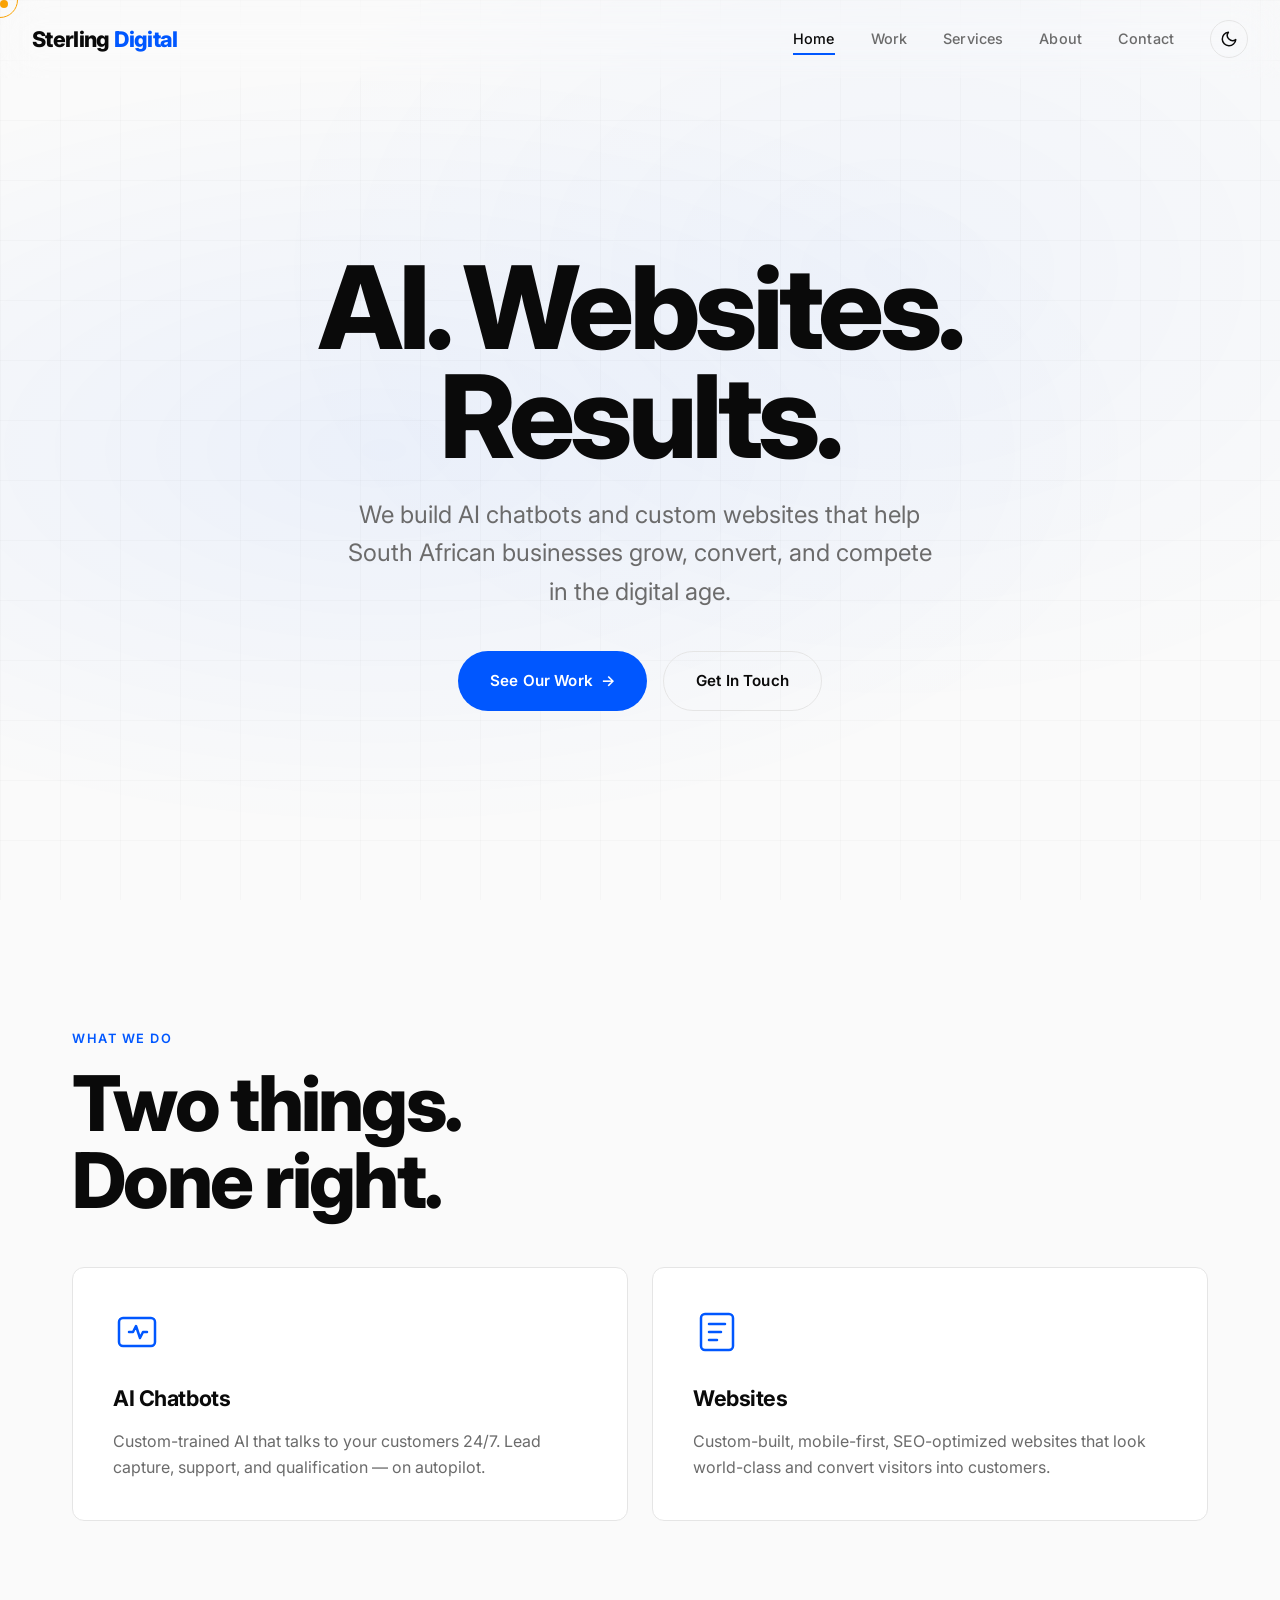
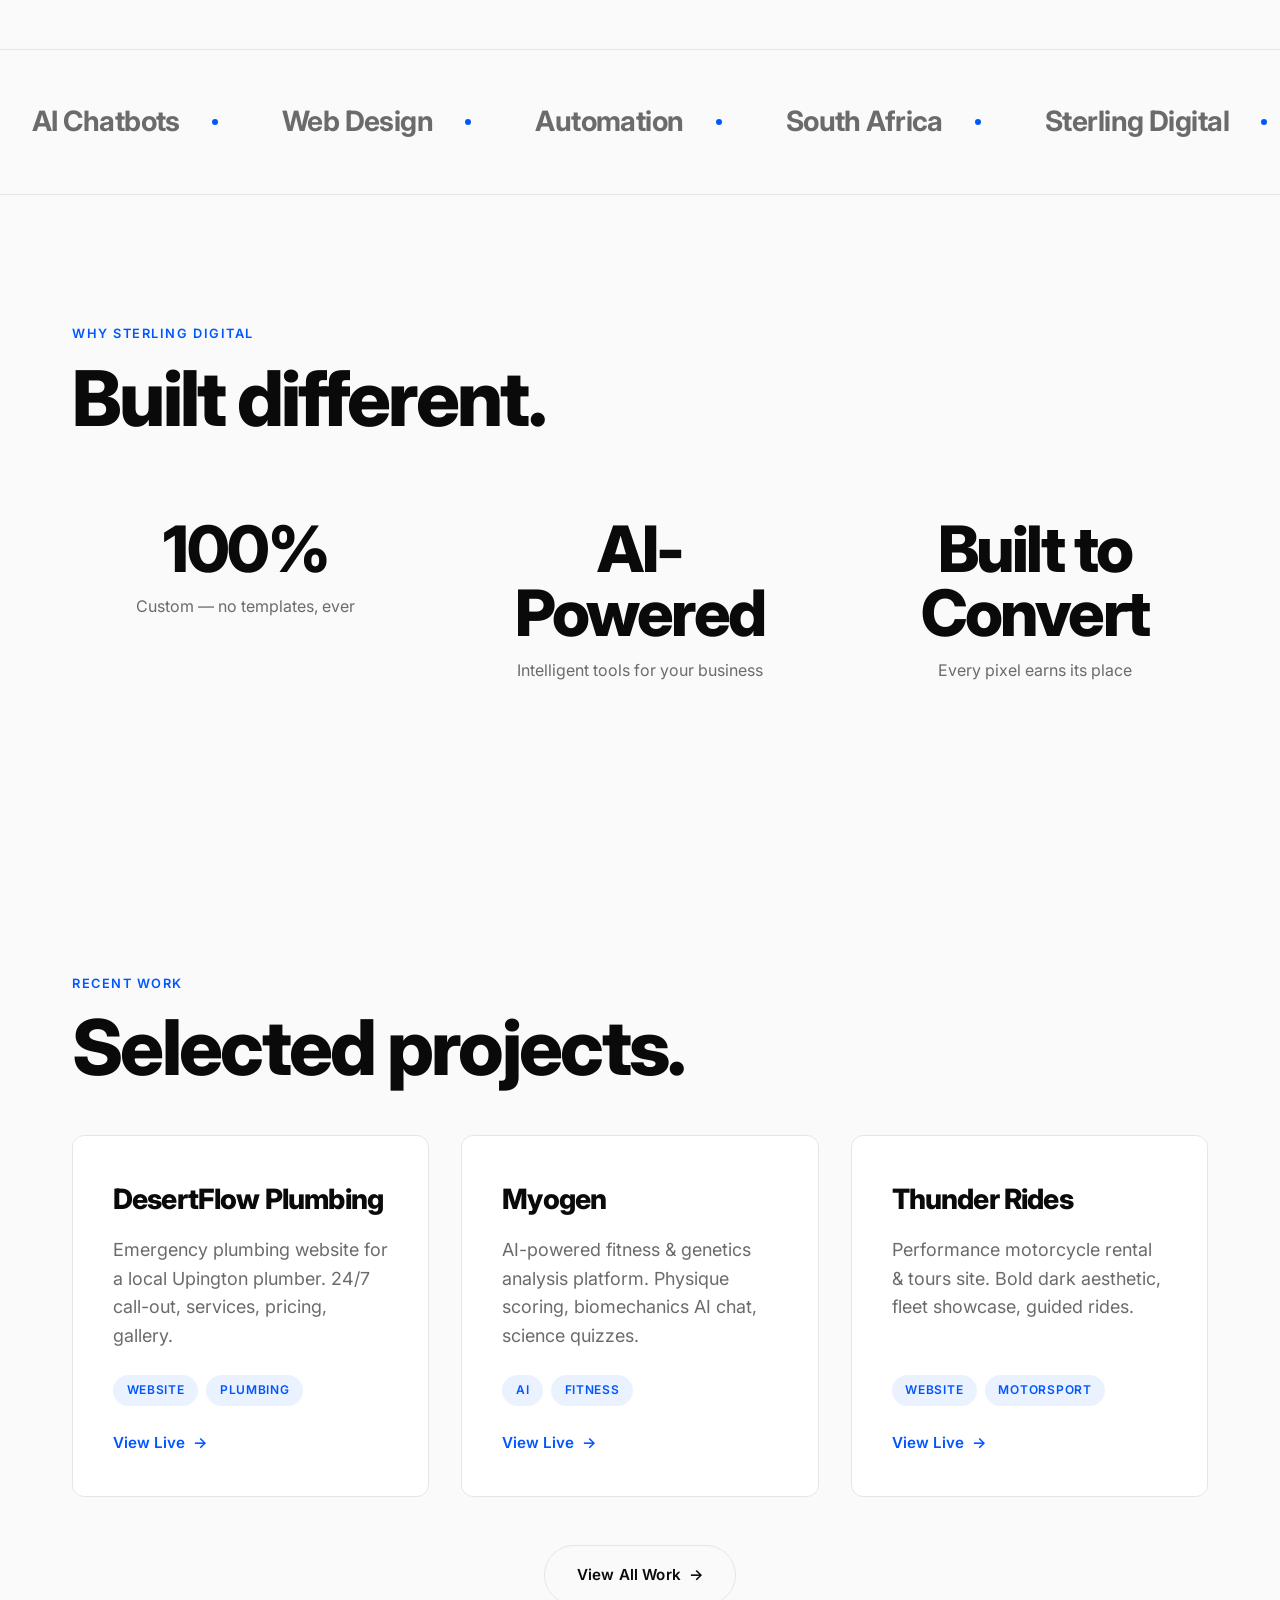
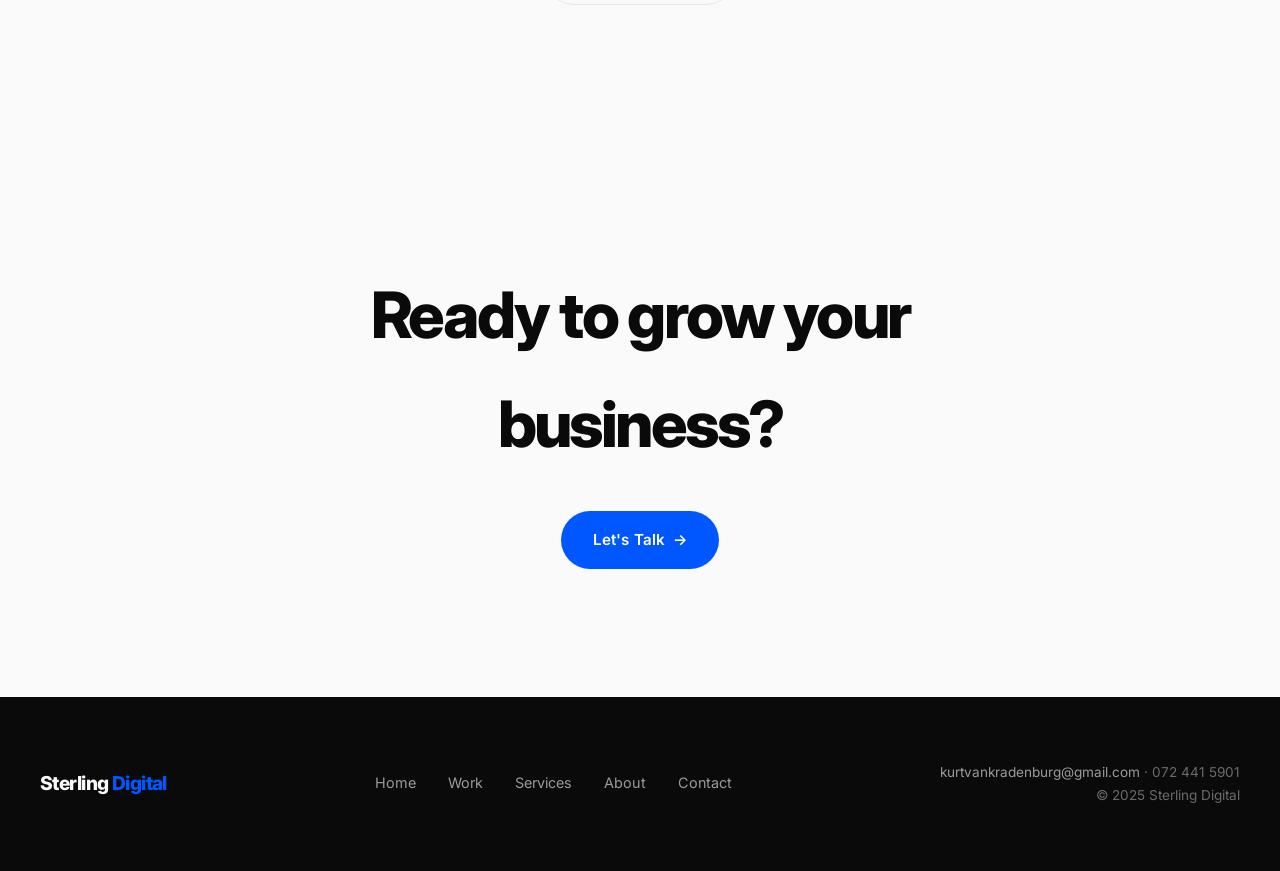
==== index.html @ d59c815f "Build a multi-page portfolio website for Sterling Digital, a South African digital agency (69b3038cf" ====
<!DOCTYPE html>
<html lang="en">
<head>
  <meta charset="UTF-8">
  <meta name="viewport" content="width=device-width, initial-scale=1.0">
  <title>Sterling Digital — AI Chatbots & Websites for South African Businesses</title>
  <meta name="description" content="Sterling Digital builds AI chatbots and custom websites that help South African businesses grow. Premium digital agency delivering results.">
  <link rel="preconnect" href="https://fonts.googleapis.com">
  <link rel="preconnect" href="https://fonts.gstatic.com" crossorigin>
  <link href="https://fonts.googleapis.com/css2?family=Inter:wght@400;500;600;700;800&display=swap" rel="stylesheet">
  <link rel="stylesheet" href="style.css">
</head>
<body>

  <!-- Page Loader -->
  <div class="page-loader">
    <div class="loader-logo">Sterling Digital</div>
  </div>

  <!-- Custom Cursor -->
  <div class="cursor-dot"></div>
  <div class="cursor-ring"></div>

  <!-- Navigation -->
  <nav class="nav">
    <a href="index.html" class="nav-logo">Sterling <span>Digital</span></a>
    <div class="nav-links">
      <a href="index.html" class="active">Home</a>
      <a href="portfolio.html">Work</a>
      <a href="services.html">Services</a>
      <a href="about.html">About</a>
      <a href="contact.html">Contact</a>
      <button class="theme-toggle" aria-label="Toggle dark mode">
        <svg class="icon-moon" viewBox="0 0 24 24"><path d="M21 12.79A9 9 0 1 1 11.21 3 7 7 0 0 0 21 12.79z"></path></svg>
        <svg class="icon-sun" viewBox="0 0 24 24"><circle cx="12" cy="12" r="5"></circle><line x1="12" y1="1" x2="12" y2="3"></line><line x1="12" y1="21" x2="12" y2="23"></line><line x1="4.22" y1="4.22" x2="5.64" y2="5.64"></line><line x1="18.36" y1="18.36" x2="19.78" y2="19.78"></line><line x1="1" y1="12" x2="3" y2="12"></line><line x1="21" y1="12" x2="23" y2="12"></line><line x1="4.22" y1="19.78" x2="5.64" y2="18.36"></line><line x1="18.36" y1="5.64" x2="19.78" y2="4.22"></line></svg>
      </button>
    </div>
    <button class="nav-hamburger" aria-label="Toggle menu">
      <span></span>
      <span></span>
      <span></span>
    </button>
  </nav>

  <main class="page-transition">

    <!-- Hero -->
    <section class="hero">
      <div class="hero-bg">
        <div class="gradient-bg"></div>
        <div class="grid-pattern"></div>
      </div>
      <div class="hero-content">
        <h1 class="hero-heading">AI. Websites.<br>Results.</h1>
        <p class="sub-heading">We build AI chatbots and custom websites that help South African businesses grow, convert, and compete in the digital age.</p>
        <div class="btn-group">
          <a href="portfolio.html" class="btn btn-primary">See Our Work <span class="btn-arrow">&rarr;</span></a>
          <a href="contact.html" class="btn btn-secondary">Get In Touch</a>
        </div>
      </div>
    </section>

    <!-- What We Do -->
    <section class="section reveal">
      <span class="label">What We Do</span>
      <h2 class="section-heading">Two things.<br>Done right.</h2>
      <div class="cards-grid mt-6 stagger-children">
        <div class="card">
          <div class="card-icon">
            <svg width="48" height="48" viewBox="0 0 48 48" fill="none"><rect x="6" y="10" width="36" height="28" rx="4" stroke="currentColor" stroke-width="2.5"/><path d="M16 24h4l3-6 4 12 3-6h4" stroke="currentColor" stroke-width="2.5" stroke-linecap="round" stroke-linejoin="round"/></svg>
          </div>
          <h3 class="card-title">AI Chatbots</h3>
          <p class="card-desc">Custom-trained AI that talks to your customers 24/7. Lead capture, support, and qualification — on autopilot.</p>
        </div>
        <div class="card">
          <div class="card-icon">
            <svg width="48" height="48" viewBox="0 0 48 48" fill="none"><rect x="8" y="6" width="32" height="36" rx="4" stroke="currentColor" stroke-width="2.5"/><line x1="16" y1="16" x2="32" y2="16" stroke="currentColor" stroke-width="2.5" stroke-linecap="round"/><line x1="16" y1="24" x2="28" y2="24" stroke="currentColor" stroke-width="2.5" stroke-linecap="round"/><line x1="16" y1="32" x2="24" y2="32" stroke="currentColor" stroke-width="2.5" stroke-linecap="round"/></svg>
          </div>
          <h3 class="card-title">Websites</h3>
          <p class="card-desc">Custom-built, mobile-first, SEO-optimized websites that look world-class and convert visitors into customers.</p>
        </div>
      </div>
    </section>

    <!-- Marquee -->
    <section class="marquee-section">
      <div class="marquee-track">
        <span class="marquee-item">AI Chatbots <span class="dot"></span></span>
        <span class="marquee-item">Web Design <span class="dot"></span></span>
        <span class="marquee-item">Automation <span class="dot"></span></span>
        <span class="marquee-item">South Africa <span class="dot"></span></span>
        <span class="marquee-item">Sterling Digital <span class="dot"></span></span>
        <span class="marquee-item">Conversion-Focused <span class="dot"></span></span>
        <span class="marquee-item">AI Chatbots <span class="dot"></span></span>
        <span class="marquee-item">Web Design <span class="dot"></span></span>
        <span class="marquee-item">Automation <span class="dot"></span></span>
        <span class="marquee-item">South Africa <span class="dot"></span></span>
        <span class="marquee-item">Sterling Digital <span class="dot"></span></span>
        <span class="marquee-item">Conversion-Focused <span class="dot"></span></span>
      </div>
    </section>

    <!-- Why Sterling Digital -->
    <section class="section reveal">
      <span class="label">Why Sterling Digital</span>
      <h2 class="section-heading">Built different.</h2>
      <div class="stats-grid mt-6 stagger-children">
        <div class="stat-item">
          <div class="stat-number">100%</div>
          <div class="stat-label">Custom — no templates, ever</div>
        </div>
        <div class="stat-item">
          <div class="stat-number">AI-Powered</div>
          <div class="stat-label">Intelligent tools for your business</div>
        </div>
        <div class="stat-item">
          <div class="stat-number">Built to Convert</div>
          <div class="stat-label">Every pixel earns its place</div>
        </div>
      </div>
    </section>

    <!-- Portfolio Preview -->
    <section class="section reveal">
      <span class="label">Recent Work</span>
      <h2 class="section-heading">Selected projects.</h2>
      <div class="portfolio-preview mt-6 stagger-children">
        <div class="portfolio-card">
          <h3 class="portfolio-card-name">DesertFlow Plumbing</h3>
          <p class="portfolio-card-desc">Emergency plumbing website for a local Upington plumber. 24/7 call-out, services, pricing, gallery.</p>
          <div class="portfolio-card-tags">
            <span class="tag">Website</span>
            <span class="tag">Plumbing</span>
          </div>
          <a href="https://desertflowplumbing-co-za.netlify.app" target="_blank" rel="noopener" class="portfolio-card-link">View Live <span class="btn-arrow">&rarr;</span></a>
        </div>
        <div class="portfolio-card">
          <h3 class="portfolio-card-name">Myogen</h3>
          <p class="portfolio-card-desc">AI-powered fitness & genetics analysis platform. Physique scoring, biomechanics AI chat, science quizzes.</p>
          <div class="portfolio-card-tags">
            <span class="tag">AI</span>
            <span class="tag">Fitness</span>
          </div>
          <a href="https://myogen.netlify.app" target="_blank" rel="noopener" class="portfolio-card-link">View Live <span class="btn-arrow">&rarr;</span></a>
        </div>
        <div class="portfolio-card">
          <h3 class="portfolio-card-name">Thunder Rides</h3>
          <p class="portfolio-card-desc">Performance motorcycle rental & tours site. Bold dark aesthetic, fleet showcase, guided rides.</p>
          <div class="portfolio-card-tags">
            <span class="tag">Website</span>
            <span class="tag">Motorsport</span>
          </div>
          <a href="https://https-thunderrides-co-za.netlify.app" target="_blank" rel="noopener" class="portfolio-card-link">View Live <span class="btn-arrow">&rarr;</span></a>
        </div>
      </div>
      <div class="text-center mt-6">
        <a href="portfolio.html" class="btn btn-secondary">View All Work <span class="btn-arrow">&rarr;</span></a>
      </div>
    </section>

    <!-- Footer CTA -->
    <section class="cta-section reveal">
      <h2 class="cta-heading">Ready to grow your business?</h2>
      <a href="contact.html" class="btn btn-primary">Let's Talk <span class="btn-arrow">&rarr;</span></a>
    </section>

  </main>

  <!-- Footer -->
  <footer class="footer">
    <div class="footer-inner">
      <div class="footer-logo">Sterling <span>Digital</span></div>
      <div class="footer-links">
        <a href="index.html">Home</a>
        <a href="portfolio.html">Work</a>
        <a href="services.html">Services</a>
        <a href="about.html">About</a>
        <a href="contact.html">Contact</a>
      </div>
      <div class="footer-info">
        <a href="mailto:kurtvankradenburg@gmail.com">kurtvankradenburg@gmail.com</a> · 072 441 5901<br>
        &copy; 2025 Sterling Digital
      </div>
    </div>
  </footer>

  <!-- Back to Top -->
  <button class="back-to-top" aria-label="Back to top">
    <svg width="20" height="20" viewBox="0 0 24 24" fill="none" stroke="currentColor" stroke-width="2.5" stroke-linecap="round" stroke-linejoin="round"><polyline points="18 15 12 9 6 15"></polyline></svg>
  </button>

  <script src="main.js"></script>
</body>
</html>
---- style.css ----
/* ============================================
   STERLING DIGITAL — STYLE.CSS
   Premium digital agency portfolio
   ============================================ */

/* --- CSS Custom Properties --- */
:root {
  --bg: #FAFAFA;
  --text: #0A0A0A;
  --accent: #0057FF;
  --accent-hover: #0046CC;
  --card-bg: #FFFFFF;
  --card-border: #E5E5E5;
  --muted: #6B6B6B;
  --nav-bg: rgba(250, 250, 250, 0.85);
  --nav-border: rgba(0, 0, 0, 0.06);
  --footer-bg: #0A0A0A;
  --footer-text: #FAFAFA;
  --input-bg: #FFFFFF;
  --input-border: #E0E0E0;
  --shadow-sm: 0 1px 3px rgba(0,0,0,0.04);
  --shadow-md: 0 4px 20px rgba(0,0,0,0.06);
  --shadow-lg: 0 12px 40px rgba(0,0,0,0.08);
  --radius: 12px;
  --transition: 0.3s cubic-bezier(0.4, 0, 0.2, 1);
  --font: 'Inter', -apple-system, BlinkMacSystemFont, 'Segoe UI', sans-serif;
}

[data-theme="dark"] {
  --bg: #0A0A0A;
  --text: #FAFAFA;
  --card-bg: #141414;
  --card-border: #222222;
  --muted: #999999;
  --nav-bg: rgba(10, 10, 10, 0.85);
  --nav-border: rgba(255, 255, 255, 0.06);
  --footer-bg: #000000;
  --footer-text: #FAFAFA;
  --input-bg: #141414;
  --input-border: #333333;
  --shadow-sm: 0 1px 3px rgba(0,0,0,0.2);
  --shadow-md: 0 4px 20px rgba(0,0,0,0.3);
  --shadow-lg: 0 12px 40px rgba(0,0,0,0.4);
}

/* --- Reset & Base --- */
*, *::before, *::after {
  margin: 0;
  padding: 0;
  box-sizing: border-box;
}

html {
  font-size: 16px;
  scroll-behavior: smooth;
  -webkit-font-smoothing: antialiased;
  -moz-osx-font-smoothing: grayscale;
}

body {
  font-family: var(--font);
  background: var(--bg);
  color: var(--text);
  line-height: 1.7;
  font-size: 1.125rem;
  overflow-x: hidden;
  transition: background var(--transition), color var(--transition);
}

a {
  color: inherit;
  text-decoration: none;
}

img {
  max-width: 100%;
  display: block;
}

ul { list-style: none; }

button, input, textarea, select {
  font-family: inherit;
  font-size: inherit;
  color: inherit;
}

/* --- Page Loader --- */
.page-loader {
  position: fixed;
  inset: 0;
  z-index: 10000;
  background: var(--bg);
  display: flex;
  align-items: center;
  justify-content: center;
  transition: opacity 0.5s ease, visibility 0.5s ease;
}

.page-loader.hidden {
  opacity: 0;
  visibility: hidden;
  pointer-events: none;
}

.loader-logo {
  font-size: 3rem;
  font-weight: 800;
  letter-spacing: -0.04em;
  color: var(--text);
  animation: loaderPulse 1s ease-in-out infinite alternate;
}

@keyframes loaderPulse {
  from { opacity: 0.4; transform: scale(0.96); }
  to { opacity: 1; transform: scale(1); }
}

/* --- Custom Cursor --- */
.cursor-dot {
  width: 8px;
  height: 8px;
  background: var(--accent);
  border-radius: 50%;
  position: fixed;
  pointer-events: none;
  z-index: 9999;
  transition: transform 0.1s ease;
  mix-blend-mode: difference;
  display: none;
}

.cursor-ring {
  width: 36px;
  height: 36px;
  border: 1.5px solid var(--accent);
  border-radius: 50%;
  position: fixed;
  pointer-events: none;
  z-index: 9998;
  transition: transform 0.15s ease, width 0.3s ease, height 0.3s ease, border-color 0.3s ease;
  mix-blend-mode: difference;
  display: none;
}

.cursor-ring.hover {
  width: 56px;
  height: 56px;
  border-color: var(--accent);
}

@media (pointer: fine) {
  .cursor-dot, .cursor-ring {
    display: block;
  }
}

/* --- Page Transition --- */
.page-transition {
  opacity: 0;
  transform: translateY(16px);
  animation: pageIn 0.6s ease forwards;
}

@keyframes pageIn {
  to {
    opacity: 1;
    transform: translateY(0);
  }
}

/* --- Navigation --- */
.nav {
  position: fixed;
  top: 0;
  left: 0;
  right: 0;
  z-index: 1000;
  padding: 1.25rem 2rem;
  display: flex;
  align-items: center;
  justify-content: space-between;
  transition: background var(--transition), box-shadow var(--transition), padding var(--transition);
  backdrop-filter: blur(20px);
  -webkit-backdrop-filter: blur(20px);
}

.nav.scrolled {
  background: var(--nav-bg);
  box-shadow: 0 1px 0 var(--nav-border);
  padding: 0.85rem 2rem;
}

.nav-logo {
  font-size: 1.35rem;
  font-weight: 800;
  letter-spacing: -0.03em;
  z-index: 1001;
}

.nav-logo span {
  color: var(--accent);
}

.nav-links {
  display: flex;
  align-items: center;
  gap: 2.25rem;
}

.nav-links a {
  font-size: 0.9rem;
  font-weight: 500;
  letter-spacing: 0.01em;
  color: var(--muted);
  transition: color var(--transition);
  position: relative;
}

.nav-links a::after {
  content: '';
  position: absolute;
  bottom: -4px;
  left: 0;
  width: 0;
  height: 2px;
  background: var(--accent);
  transition: width var(--transition);
}

.nav-links a:hover,
.nav-links a.active {
  color: var(--text);
}

.nav-links a:hover::after,
.nav-links a.active::after {
  width: 100%;
}

/* Dark mode toggle */
.theme-toggle {
  background: none;
  border: 1.5px solid var(--card-border);
  border-radius: 50%;
  width: 38px;
  height: 38px;
  display: flex;
  align-items: center;
  justify-content: center;
  cursor: pointer;
  transition: border-color var(--transition), background var(--transition);
  flex-shrink: 0;
}

.theme-toggle:hover {
  border-color: var(--accent);
  background: rgba(0, 87, 255, 0.05);
}

.theme-toggle svg {
  width: 18px;
  height: 18px;
  fill: none;
  stroke: var(--text);
  stroke-width: 2;
  stroke-linecap: round;
  stroke-linejoin: round;
  transition: stroke var(--transition);
}

.theme-toggle .icon-moon { display: block; }
.theme-toggle .icon-sun { display: none; }
[data-theme="dark"] .theme-toggle .icon-moon { display: none; }
[data-theme="dark"] .theme-toggle .icon-sun { display: block; }

/* Mobile menu */
.nav-hamburger {
  display: none;
  flex-direction: column;
  gap: 5px;
  background: none;
  border: none;
  cursor: pointer;
  padding: 4px;
  z-index: 1001;
}

.nav-hamburger span {
  width: 24px;
  height: 2px;
  background: var(--text);
  border-radius: 2px;
  transition: transform var(--transition), opacity var(--transition);
}

.nav-hamburger.open span:nth-child(1) {
  transform: translateY(7px) rotate(45deg);
}
.nav-hamburger.open span:nth-child(2) {
  opacity: 0;
}
.nav-hamburger.open span:nth-child(3) {
  transform: translateY(-7px) rotate(-45deg);
}

@media (max-width: 768px) {
  .nav-hamburger { display: flex; }

  .nav-links {
    position: fixed;
    inset: 0;
    background: var(--bg);
    flex-direction: column;
    align-items: center;
    justify-content: center;
    gap: 2.5rem;
    transform: translateX(100%);
    transition: transform 0.4s cubic-bezier(0.4, 0, 0.2, 1);
    z-index: 1000;
  }

  .nav-links.open {
    transform: translateX(0);
  }

  .nav-links a {
    font-size: 1.5rem;
    font-weight: 600;
    color: var(--text);
  }
}

/* --- Section Layout --- */
.section {
  padding: 8rem 2rem;
  max-width: 1200px;
  margin: 0 auto;
}

.section-wide {
  padding: 8rem 2rem;
  max-width: 1400px;
  margin: 0 auto;
}

.section-full {
  padding: 8rem 0;
}

/* --- Typography --- */
.hero-heading {
  font-size: clamp(3rem, 9vw, 7.5rem);
  font-weight: 800;
  line-height: 0.95;
  letter-spacing: -0.04em;
  margin-bottom: 1.5rem;
}

.section-heading {
  font-size: clamp(2.5rem, 6vw, 5rem);
  font-weight: 800;
  line-height: 1;
  letter-spacing: -0.035em;
  margin-bottom: 1.5rem;
}

.sub-heading {
  font-size: clamp(1.25rem, 2vw, 1.5rem);
  font-weight: 400;
  color: var(--muted);
  line-height: 1.6;
  max-width: 600px;
}

.label {
  font-size: 0.8rem;
  font-weight: 600;
  letter-spacing: 0.12em;
  text-transform: uppercase;
  color: var(--accent);
  margin-bottom: 1rem;
  display: block;
}

/* --- Hero --- */
.hero {
  min-height: 100vh;
  display: flex;
  flex-direction: column;
  align-items: center;
  justify-content: center;
  text-align: center;
  padding: 8rem 2rem 4rem;
  position: relative;
  overflow: hidden;
}

.hero-bg {
  position: absolute;
  inset: 0;
  z-index: 0;
  overflow: hidden;
}

.hero-bg canvas {
  width: 100%;
  height: 100%;
}

.hero-content {
  position: relative;
  z-index: 1;
  max-width: 900px;
}

.hero .sub-heading {
  margin: 0 auto 2.5rem;
}

/* Page hero (non-home) */
.page-hero {
  padding: 10rem 2rem 5rem;
  text-align: center;
  max-width: 1200px;
  margin: 0 auto;
}

/* --- Buttons --- */
.btn {
  display: inline-flex;
  align-items: center;
  gap: 0.5rem;
  padding: 1rem 2rem;
  border-radius: 60px;
  font-weight: 600;
  font-size: 0.95rem;
  letter-spacing: 0.01em;
  cursor: pointer;
  border: none;
  transition: transform var(--transition), box-shadow var(--transition), background var(--transition), color var(--transition);
}

.btn:hover {
  transform: translateY(-2px);
}

.btn:active {
  transform: translateY(0);
}

.btn-primary {
  background: var(--accent);
  color: #FFFFFF;
}

.btn-primary:hover {
  background: var(--accent-hover);
  box-shadow: 0 8px 30px rgba(0, 87, 255, 0.25);
}

.btn-secondary {
  background: transparent;
  color: var(--text);
  border: 1.5px solid var(--card-border);
}

.btn-secondary:hover {
  border-color: var(--accent);
  color: var(--accent);
}

.btn-group {
  display: flex;
  gap: 1rem;
  flex-wrap: wrap;
  justify-content: center;
}

.btn-arrow {
  transition: transform var(--transition);
}

.btn:hover .btn-arrow {
  transform: translateX(4px);
}

/* --- Cards --- */
.card {
  background: var(--card-bg);
  border: 1px solid var(--card-border);
  border-radius: var(--radius);
  padding: 2.5rem;
  transition: transform var(--transition), box-shadow var(--transition), border-color var(--transition);
}

.card:hover {
  transform: translateY(-4px);
  box-shadow: var(--shadow-lg);
  border-color: var(--accent);
}

.card-icon {
  width: 48px;
  height: 48px;
  margin-bottom: 1.5rem;
  color: var(--accent);
}

.card-title {
  font-size: 1.35rem;
  font-weight: 700;
  letter-spacing: -0.02em;
  margin-bottom: 0.75rem;
}

.card-desc {
  color: var(--muted);
  font-size: 1rem;
  line-height: 1.6;
}

/* Cards grid */
.cards-grid {
  display: grid;
  grid-template-columns: repeat(auto-fit, minmax(280px, 1fr));
  gap: 1.5rem;
}

/* --- Marquee --- */
.marquee-section {
  padding: 3rem 0;
  overflow: hidden;
  border-top: 1px solid var(--card-border);
  border-bottom: 1px solid var(--card-border);
}

.marquee-track {
  display: flex;
  width: max-content;
  animation: marquee 30s linear infinite;
}

.marquee-track:hover {
  animation-play-state: paused;
}

.marquee-item {
  display: flex;
  align-items: center;
  gap: 2rem;
  padding: 0 2rem;
  font-size: clamp(1.25rem, 2.5vw, 1.75rem);
  font-weight: 700;
  letter-spacing: -0.02em;
  white-space: nowrap;
  color: var(--muted);
}

.marquee-item .dot {
  width: 6px;
  height: 6px;
  border-radius: 50%;
  background: var(--accent);
  flex-shrink: 0;
}

@keyframes marquee {
  to { transform: translateX(-50%); }
}

/* --- Stats / Value Props --- */
.stats-grid {
  display: grid;
  grid-template-columns: repeat(auto-fit, minmax(220px, 1fr));
  gap: 3rem;
  text-align: center;
}

.stat-item {
  padding: 2rem 1rem;
}

.stat-number {
  font-size: clamp(2.5rem, 5vw, 4rem);
  font-weight: 800;
  letter-spacing: -0.04em;
  line-height: 1;
  margin-bottom: 0.75rem;
}

.stat-label {
  font-size: 1rem;
  color: var(--muted);
}

/* --- Portfolio Cards --- */
.portfolio-grid {
  display: grid;
  grid-template-columns: repeat(auto-fit, minmax(320px, 1fr));
  gap: 2rem;
}

.portfolio-card {
  background: var(--card-bg);
  border: 1px solid var(--card-border);
  border-radius: var(--radius);
  padding: 2.5rem;
  transition: transform var(--transition), box-shadow var(--transition), border-color var(--transition);
  display: flex;
  flex-direction: column;
}

.portfolio-card:hover {
  transform: translateY(-6px);
  box-shadow: var(--shadow-lg);
  border-color: var(--accent);
}

.portfolio-card-name {
  font-size: 1.75rem;
  font-weight: 800;
  letter-spacing: -0.03em;
  margin-bottom: 0.75rem;
}

.portfolio-card-desc {
  color: var(--muted);
  margin-bottom: 1.5rem;
  line-height: 1.6;
  flex: 1;
}

.portfolio-card-tags {
  display: flex;
  flex-wrap: wrap;
  gap: 0.5rem;
  margin-bottom: 1.5rem;
}

.tag {
  font-size: 0.75rem;
  font-weight: 600;
  letter-spacing: 0.06em;
  text-transform: uppercase;
  padding: 0.35rem 0.85rem;
  border-radius: 60px;
  background: rgba(0, 87, 255, 0.08);
  color: var(--accent);
}

[data-theme="dark"] .tag {
  background: rgba(0, 87, 255, 0.15);
}

.portfolio-card-link {
  display: inline-flex;
  align-items: center;
  gap: 0.5rem;
  font-weight: 600;
  font-size: 0.95rem;
  color: var(--accent);
  transition: gap var(--transition);
}

.portfolio-card-link:hover {
  gap: 0.85rem;
}

/* --- Services --- */
.service-block {
  display: grid;
  grid-template-columns: 1fr 1fr;
  gap: 4rem;
  align-items: start;
  padding: 5rem 0;
  border-bottom: 1px solid var(--card-border);
}

.service-block:last-of-type {
  border-bottom: none;
}

.service-icon-wrap {
  width: 64px;
  height: 64px;
  background: rgba(0, 87, 255, 0.08);
  border-radius: 16px;
  display: flex;
  align-items: center;
  justify-content: center;
  margin-bottom: 2rem;
  color: var(--accent);
}

[data-theme="dark"] .service-icon-wrap {
  background: rgba(0, 87, 255, 0.15);
}

.service-title {
  font-size: clamp(2rem, 4vw, 3rem);
  font-weight: 800;
  letter-spacing: -0.03em;
  margin-bottom: 1rem;
}

.service-desc {
  color: var(--muted);
  margin-bottom: 2rem;
  max-width: 480px;
  line-height: 1.7;
}

.service-features {
  display: flex;
  flex-direction: column;
  gap: 1rem;
}

.service-feature {
  display: flex;
  align-items: center;
  gap: 0.75rem;
  font-size: 1rem;
}

.service-feature .check {
  width: 20px;
  height: 20px;
  border-radius: 50%;
  background: rgba(0, 87, 255, 0.1);
  display: flex;
  align-items: center;
  justify-content: center;
  flex-shrink: 0;
  color: var(--accent);
}

[data-theme="dark"] .service-feature .check {
  background: rgba(0, 87, 255, 0.2);
}

@media (max-width: 768px) {
  .service-block {
    grid-template-columns: 1fr;
    gap: 2rem;
    padding: 3rem 0;
  }
}

/* --- How It Works --- */
.steps-grid {
  display: grid;
  grid-template-columns: repeat(3, 1fr);
  gap: 3rem;
  margin-top: 4rem;
}

.step {
  text-align: center;
  padding: 2rem 1rem;
}

.step-number {
  font-size: clamp(4rem, 8vw, 6rem);
  font-weight: 800;
  letter-spacing: -0.05em;
  color: var(--accent);
  line-height: 1;
  margin-bottom: 1.5rem;
  opacity: 0.2;
}

.step-title {
  font-size: 1.35rem;
  font-weight: 700;
  margin-bottom: 0.75rem;
  letter-spacing: -0.02em;
}

.step-desc {
  color: var(--muted);
  font-size: 1rem;
  line-height: 1.6;
}

@media (max-width: 768px) {
  .steps-grid {
    grid-template-columns: 1fr;
    gap: 2rem;
  }
}

/* --- About Values --- */
.values-grid {
  display: grid;
  grid-template-columns: repeat(3, 1fr);
  gap: 3rem;
  margin-top: 3rem;
}

.value-item {
  text-align: center;
}

.value-word {
  font-size: clamp(3rem, 6vw, 5rem);
  font-weight: 800;
  letter-spacing: -0.04em;
  line-height: 1;
  margin-bottom: 1rem;
}

.value-desc {
  color: var(--muted);
  font-size: 1rem;
  line-height: 1.6;
  max-width: 300px;
  margin: 0 auto;
}

@media (max-width: 768px) {
  .values-grid {
    grid-template-columns: 1fr;
    gap: 2.5rem;
  }
}

/* --- Contact Form --- */
.contact-grid {
  display: grid;
  grid-template-columns: 1fr 1fr;
  gap: 5rem;
  align-items: start;
}

@media (max-width: 768px) {
  .contact-grid {
    grid-template-columns: 1fr;
    gap: 3rem;
  }
}

.form-group {
  margin-bottom: 1.5rem;
}

.form-label {
  display: block;
  font-size: 0.85rem;
  font-weight: 600;
  margin-bottom: 0.5rem;
  letter-spacing: 0.02em;
}

.form-input,
.form-select,
.form-textarea {
  width: 100%;
  padding: 1rem 1.25rem;
  background: var(--input-bg);
  border: 1.5px solid var(--input-border);
  border-radius: 10px;
  font-size: 1rem;
  transition: border-color var(--transition), box-shadow var(--transition);
  outline: none;
  color: var(--text);
}

.form-input:focus,
.form-select:focus,
.form-textarea:focus {
  border-color: var(--accent);
  box-shadow: 0 0 0 3px rgba(0, 87, 255, 0.1);
}

.form-input.error,
.form-select.error,
.form-textarea.error {
  border-color: #E53E3E;
}

.form-error {
  font-size: 0.8rem;
  color: #E53E3E;
  margin-top: 0.35rem;
  display: none;
}

.form-error.show {
  display: block;
}

.form-textarea {
  resize: vertical;
  min-height: 140px;
}

.form-select {
  appearance: none;
  background-image: url("data:image/svg+xml,%3Csvg width='12' height='8' viewBox='0 0 12 8' fill='none' xmlns='http://www.w3.org/2000/svg'%3E%3Cpath d='M1 1.5L6 6.5L11 1.5' stroke='%236B6B6B' stroke-width='1.5' stroke-linecap='round' stroke-linejoin='round'/%3E%3C/svg%3E");
  background-repeat: no-repeat;
  background-position: right 1.25rem center;
  padding-right: 3rem;
}

.form-success {
  display: none;
  text-align: center;
  padding: 3rem 2rem;
}

.form-success.show {
  display: block;
}

.form-success-icon {
  width: 64px;
  height: 64px;
  margin: 0 auto 1.5rem;
  border-radius: 50%;
  background: rgba(0, 87, 255, 0.1);
  display: flex;
  align-items: center;
  justify-content: center;
  color: var(--accent);
}

.contact-info {
  padding-top: 1rem;
}

.contact-info-item {
  display: flex;
  align-items: center;
  gap: 1rem;
  margin-bottom: 2rem;
  font-size: 1.1rem;
}

.contact-info-icon {
  width: 48px;
  height: 48px;
  border-radius: 12px;
  background: rgba(0, 87, 255, 0.08);
  display: flex;
  align-items: center;
  justify-content: center;
  flex-shrink: 0;
  font-size: 1.25rem;
}

[data-theme="dark"] .contact-info-icon {
  background: rgba(0, 87, 255, 0.15);
}

/* Location graphic */
.location-graphic {
  margin-top: 3rem;
  padding: 2.5rem;
  border: 1px solid var(--card-border);
  border-radius: var(--radius);
  text-align: center;
}

.location-graphic svg {
  max-width: 100%;
  height: auto;
}

.location-label {
  margin-top: 1rem;
  font-size: 0.9rem;
  color: var(--muted);
  font-weight: 500;
}

/* --- CTA Section --- */
.cta-section {
  text-align: center;
  padding: 8rem 2rem;
  max-width: 800px;
  margin: 0 auto;
}

.cta-heading {
  font-size: clamp(2.5rem, 5vw, 4rem);
  font-weight: 800;
  letter-spacing: -0.04em;
  margin-bottom: 2rem;
}

/* --- Footer --- */
.footer {
  background: var(--footer-bg);
  color: var(--footer-text);
  padding: 4rem 2rem;
}

.footer-inner {
  max-width: 1200px;
  margin: 0 auto;
  display: flex;
  justify-content: space-between;
  align-items: center;
  flex-wrap: wrap;
  gap: 1.5rem;
}

.footer-logo {
  font-size: 1.2rem;
  font-weight: 800;
  letter-spacing: -0.03em;
}

.footer-logo span {
  color: var(--accent);
}

.footer-links {
  display: flex;
  gap: 2rem;
  flex-wrap: wrap;
}

.footer-links a {
  font-size: 0.9rem;
  color: rgba(250, 250, 250, 0.6);
  transition: color var(--transition);
}

.footer-links a:hover {
  color: #FFFFFF;
}

.footer-info {
  font-size: 0.85rem;
  color: rgba(250, 250, 250, 0.4);
  text-align: right;
}

.footer-info a {
  color: rgba(250, 250, 250, 0.6);
  transition: color var(--transition);
}

.footer-info a:hover {
  color: #FFFFFF;
}

@media (max-width: 768px) {
  .footer-inner {
    flex-direction: column;
    text-align: center;
  }
  .footer-info {
    text-align: center;
  }
}

/* --- Back to Top --- */
.back-to-top {
  position: fixed;
  bottom: 2rem;
  right: 2rem;
  width: 48px;
  height: 48px;
  border-radius: 50%;
  background: var(--accent);
  color: #FFFFFF;
  display: flex;
  align-items: center;
  justify-content: center;
  cursor: pointer;
  border: none;
  opacity: 0;
  visibility: hidden;
  transform: translateY(8px);
  transition: opacity var(--transition), visibility var(--transition), transform var(--transition);
  z-index: 900;
  box-shadow: 0 4px 16px rgba(0, 87, 255, 0.3);
}

.back-to-top.visible {
  opacity: 1;
  visibility: visible;
  transform: translateY(0);
}

.back-to-top:hover {
  transform: translateY(-2px);
  box-shadow: 0 6px 24px rgba(0, 87, 255, 0.4);
}

/* --- Scroll Animations --- */
.reveal {
  opacity: 0;
  transform: translateY(30px);
  transition: opacity 0.7s ease, transform 0.7s ease;
}

.reveal.visible {
  opacity: 1;
  transform: translateY(0);
}

.reveal-left {
  opacity: 0;
  transform: translateX(-30px);
  transition: opacity 0.7s ease, transform 0.7s ease;
}

.reveal-left.visible {
  opacity: 1;
  transform: translateX(0);
}

.reveal-right {
  opacity: 0;
  transform: translateX(30px);
  transition: opacity 0.7s ease, transform 0.7s ease;
}

.reveal-right.visible {
  opacity: 1;
  transform: translateX(0);
}

/* Staggered children */
.stagger-children > * {
  opacity: 0;
  transform: translateY(20px);
  transition: opacity 0.5s ease, transform 0.5s ease;
}

.stagger-children.visible > *:nth-child(1) { transition-delay: 0s; }
.stagger-children.visible > *:nth-child(2) { transition-delay: 0.1s; }
.stagger-children.visible > *:nth-child(3) { transition-delay: 0.2s; }
.stagger-children.visible > *:nth-child(4) { transition-delay: 0.3s; }
.stagger-children.visible > *:nth-child(5) { transition-delay: 0.4s; }
.stagger-children.visible > *:nth-child(6) { transition-delay: 0.5s; }

.stagger-children.visible > * {
  opacity: 1;
  transform: translateY(0);
}

/* --- Portfolio Preview (Home) --- */
.portfolio-preview {
  display: grid;
  grid-template-columns: repeat(auto-fit, minmax(300px, 1fr));
  gap: 2rem;
}

/* --- 404 Page --- */
.error-page {
  min-height: 100vh;
  display: flex;
  flex-direction: column;
  align-items: center;
  justify-content: center;
  text-align: center;
  padding: 2rem;
}

.error-code {
  font-size: clamp(8rem, 20vw, 14rem);
  font-weight: 800;
  letter-spacing: -0.06em;
  line-height: 1;
  color: var(--accent);
  opacity: 0.15;
  margin-bottom: -2rem;
  position: relative;
}

.error-heading {
  font-size: clamp(2rem, 4vw, 3rem);
  font-weight: 800;
  letter-spacing: -0.03em;
  margin-bottom: 1rem;
}

.error-desc {
  color: var(--muted);
  margin-bottom: 2rem;
  max-width: 400px;
}

/* --- Utility --- */
.text-center { text-align: center; }
.text-accent { color: var(--accent); }
.text-muted { color: var(--muted); }
.mt-1 { margin-top: 0.5rem; }
.mt-2 { margin-top: 1rem; }
.mt-3 { margin-top: 1.5rem; }
.mt-4 { margin-top: 2rem; }
.mt-6 { margin-top: 3rem; }
.mt-8 { margin-top: 4rem; }
.mb-2 { margin-bottom: 1rem; }
.mb-4 { margin-bottom: 2rem; }
.mb-6 { margin-bottom: 3rem; }

/* Hero gradient animation */
.gradient-bg {
  position: absolute;
  inset: 0;
  background: radial-gradient(ellipse at 30% 50%, rgba(0, 87, 255, 0.06) 0%, transparent 60%),
              radial-gradient(ellipse at 70% 30%, rgba(0, 87, 255, 0.04) 0%, transparent 50%);
  animation: gradientShift 12s ease-in-out infinite alternate;
}

[data-theme="dark"] .gradient-bg {
  background: radial-gradient(ellipse at 30% 50%, rgba(0, 87, 255, 0.1) 0%, transparent 60%),
              radial-gradient(ellipse at 70% 30%, rgba(0, 87, 255, 0.06) 0%, transparent 50%);
}

@keyframes gradientShift {
  0% { transform: scale(1) translate(0, 0); }
  50% { transform: scale(1.1) translate(-2%, 3%); }
  100% { transform: scale(1) translate(2%, -2%); }
}

/* Grid pattern overlay for hero */
.grid-pattern {
  position: absolute;
  inset: 0;
  background-image:
    linear-gradient(rgba(0, 0, 0, 0.02) 1px, transparent 1px),
    linear-gradient(90deg, rgba(0, 0, 0, 0.02) 1px, transparent 1px);
  background-size: 60px 60px;
}

[data-theme="dark"] .grid-pattern {
  background-image:
    linear-gradient(rgba(255, 255, 255, 0.03) 1px, transparent 1px),
    linear-gradient(90deg, rgba(255, 255, 255, 0.03) 1px, transparent 1px);
}

/* --- Responsive --- */
@media (max-width: 480px) {
  .section {
    padding: 5rem 1.25rem;
  }
  .page-hero {
    padding: 8rem 1.25rem 3rem;
  }
  .hero {
    padding: 6rem 1.25rem 3rem;
  }
  .btn {
    padding: 0.85rem 1.5rem;
    font-size: 0.9rem;
  }
}

/* --- About story section --- */
.story-section {
  max-width: 700px;
}

.story-text {
  font-size: 1.15rem;
  line-height: 1.8;
  color: var(--muted);
}

/* Personal touch section */
.personal-section {
  border-left: 3px solid var(--accent);
  padding-left: 2rem;
  max-width: 700px;
  margin-top: 4rem;
}

.personal-section p {
  font-size: 1.1rem;
  line-height: 1.8;
  color: var(--muted);
}

.personal-section .signature {
  margin-top: 1.5rem;
  font-weight: 700;
  color: var(--text);
  font-size: 1.15rem;
}
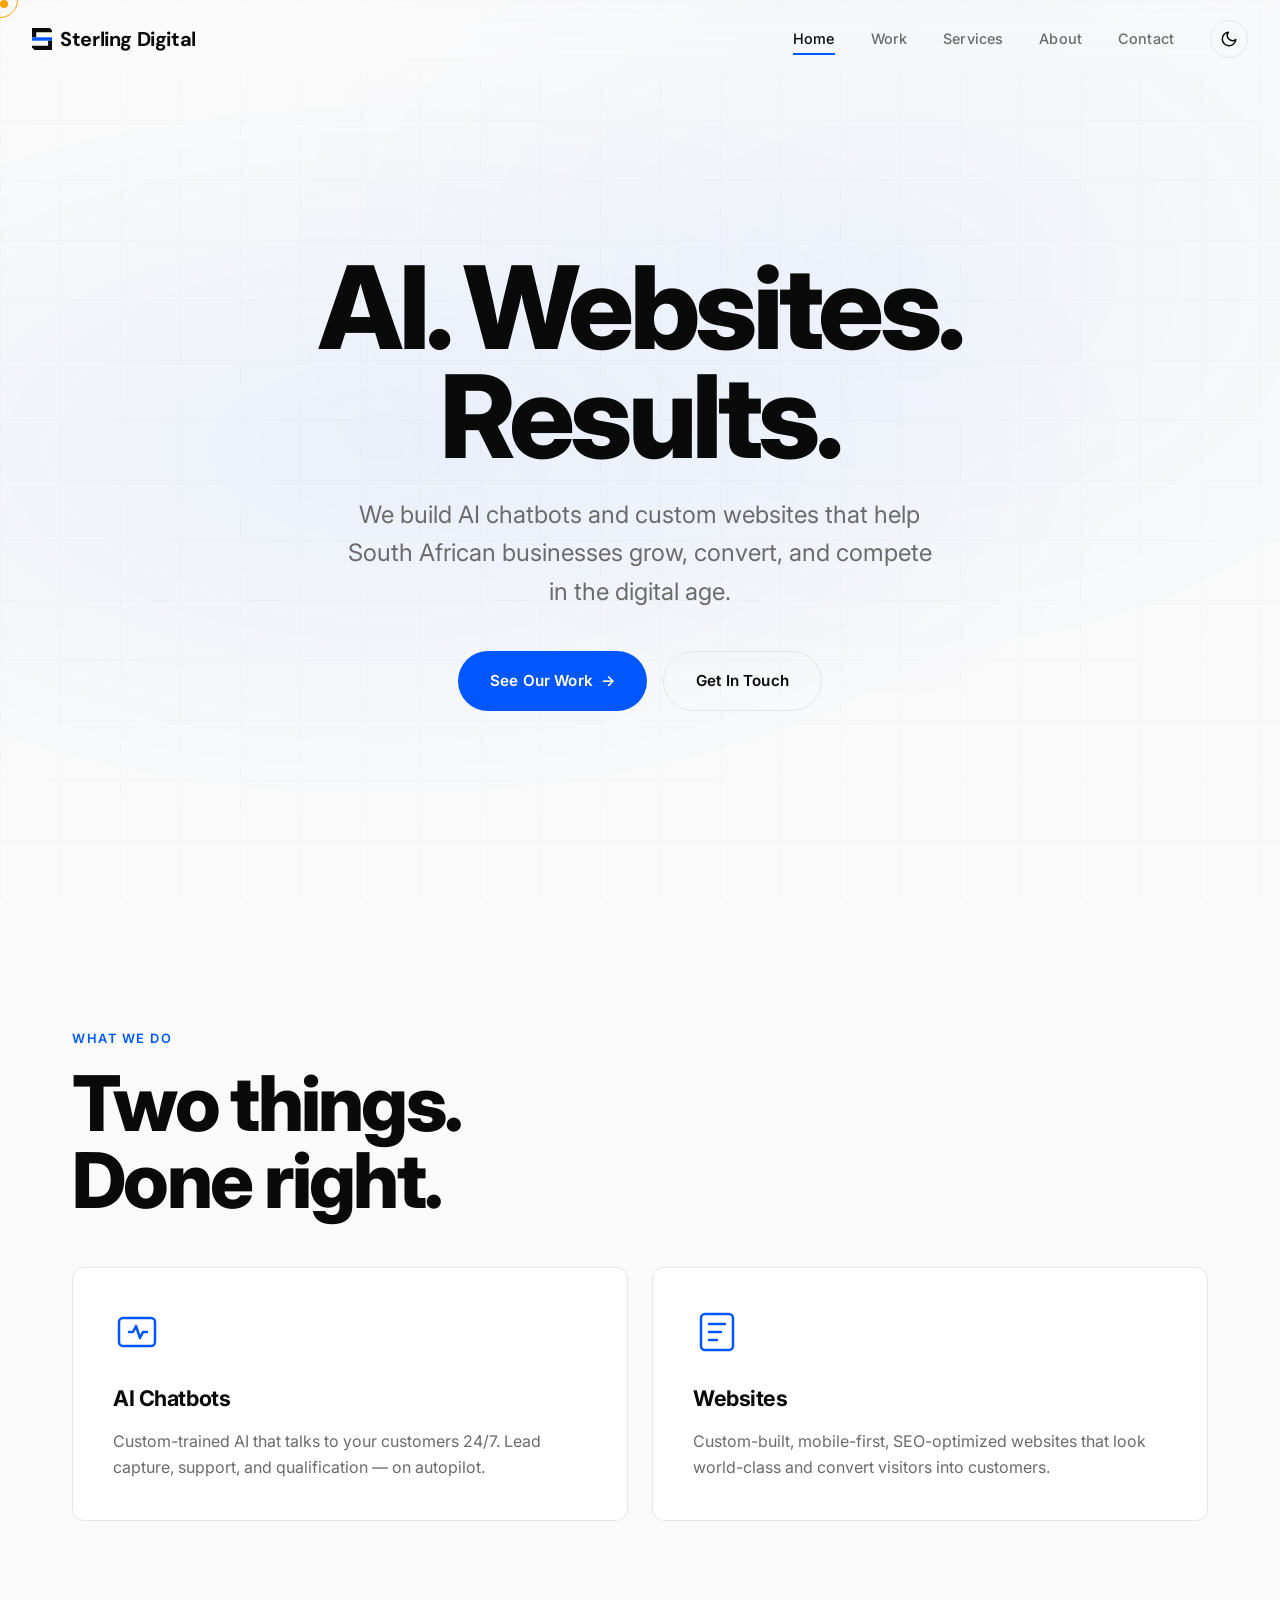
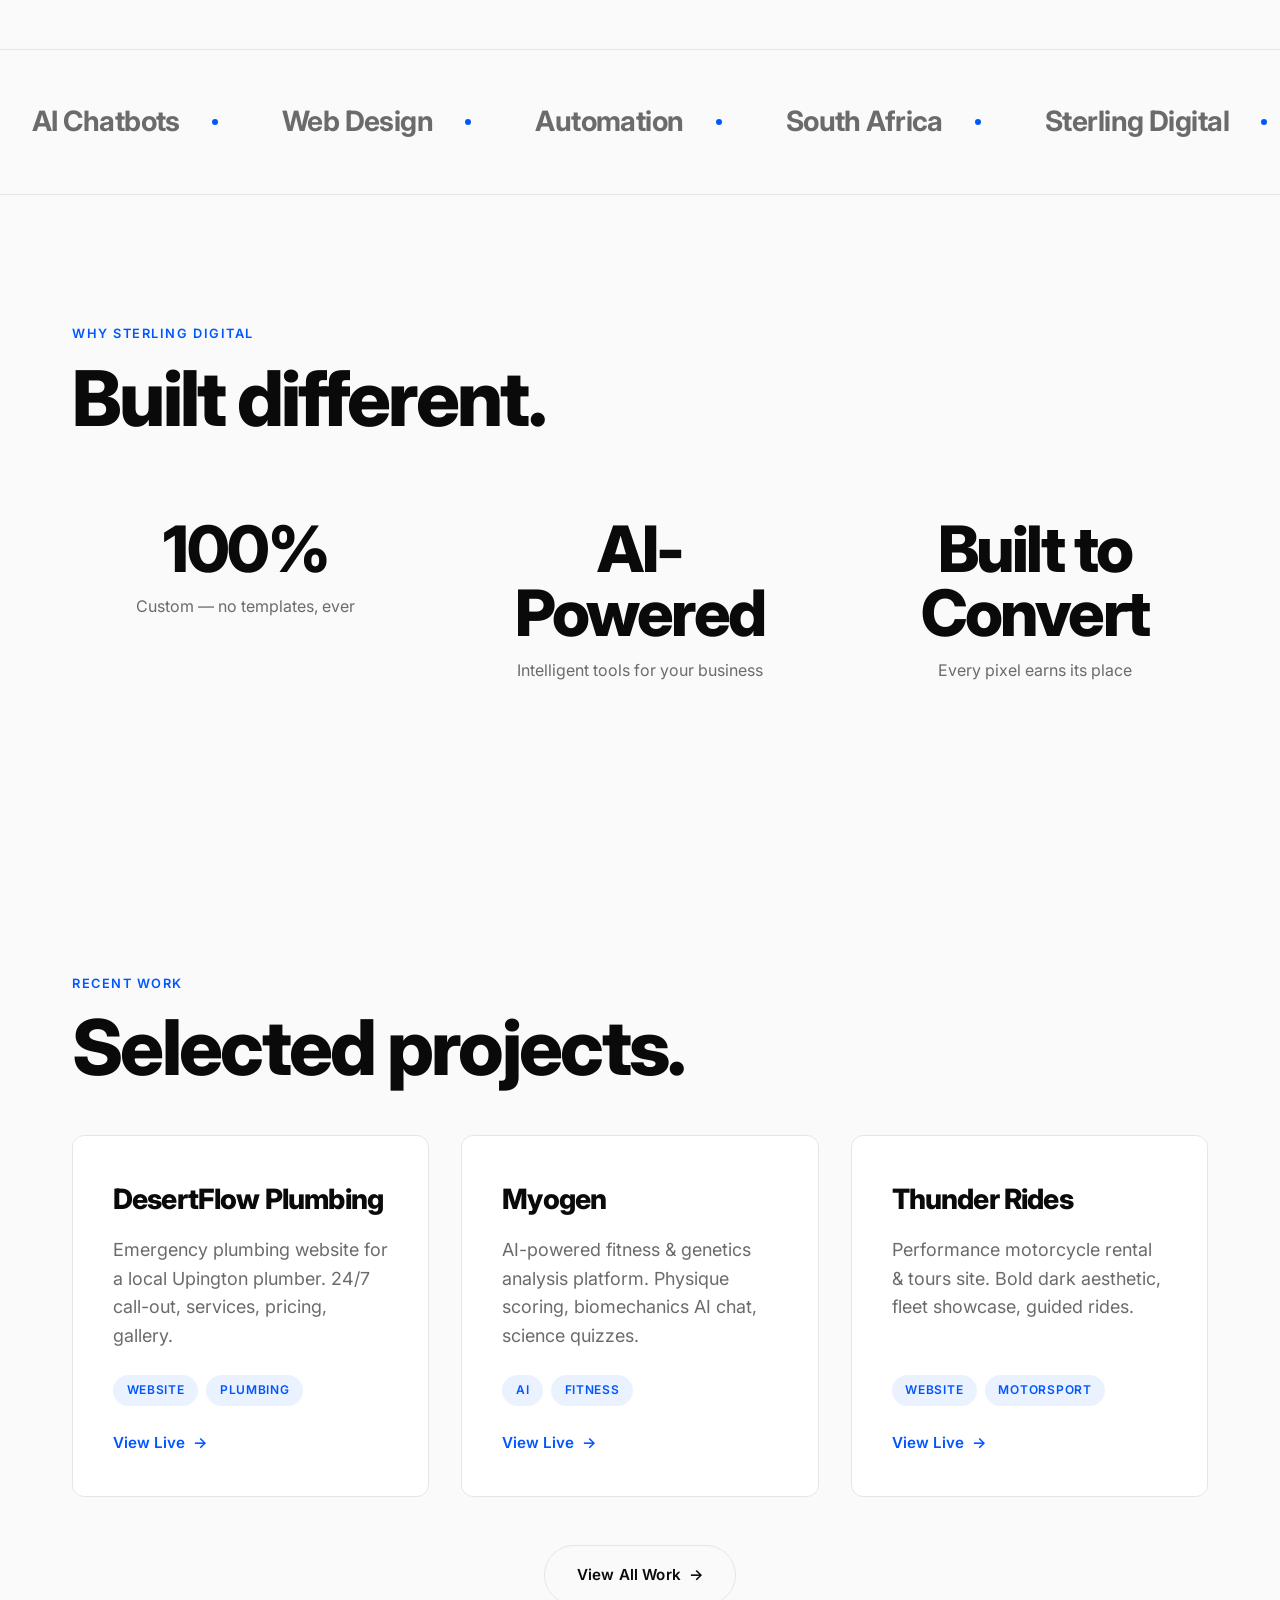
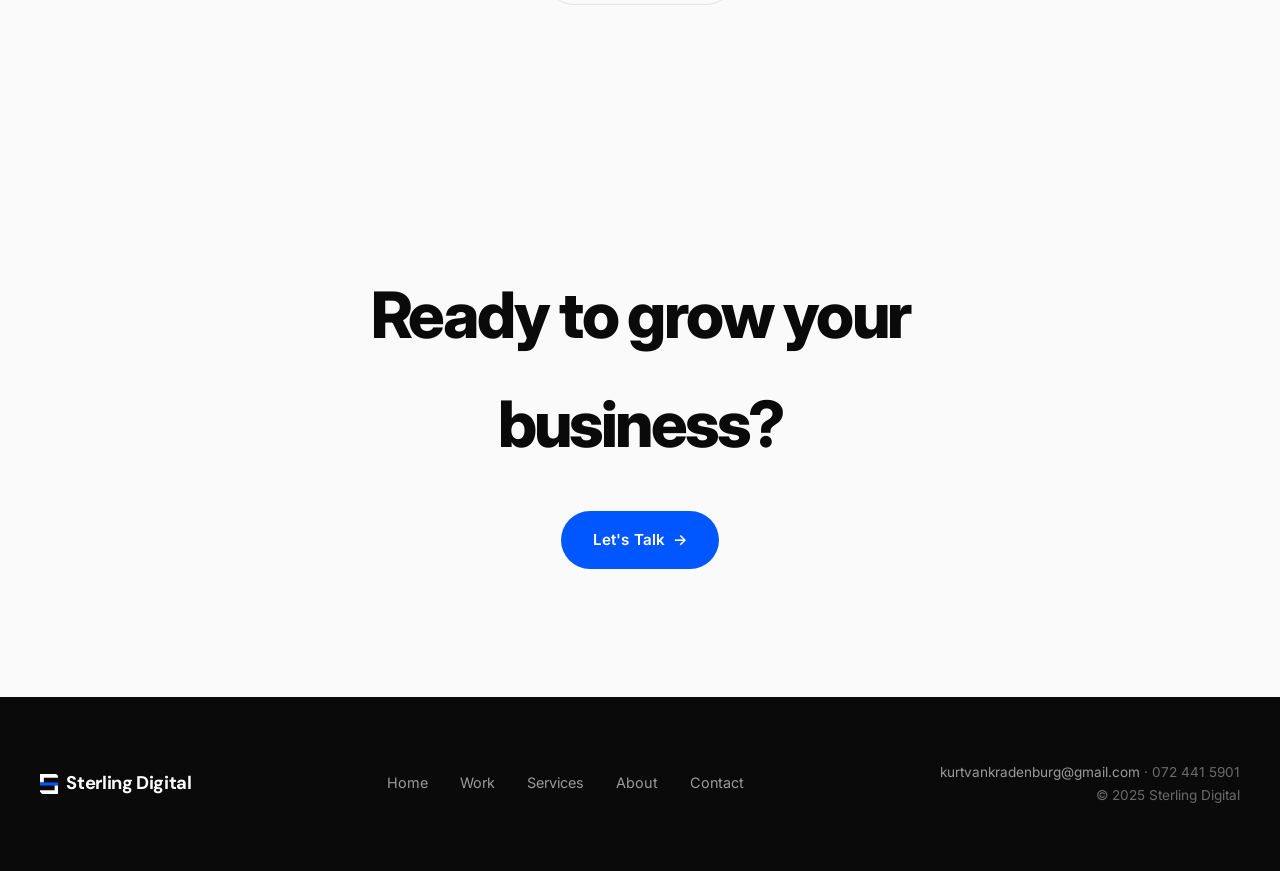
==== commit eb37b071: "Design and integrate a minimal SVG logo for Sterling Digital across the site (69b30a00b338831268644c" ====
--- a/index.html
+++ b/index.html
@@ -7,14 +7,15 @@
   <meta name="description" content="Sterling Digital builds AI chatbots and custom websites that help South African businesses grow. Premium digital agency delivering results.">
   <link rel="preconnect" href="https://fonts.googleapis.com">
   <link rel="preconnect" href="https://fonts.gstatic.com" crossorigin>
-  <link href="https://fonts.googleapis.com/css2?family=Inter:wght@400;500;600;700;800&display=swap" rel="stylesheet">
+  <link href="https://fonts.googleapis.com/css2?family=DM+Sans:wght@700&family=Inter:wght@400;500;600;700;800&display=swap" rel="stylesheet">
+  <link rel="icon" type="image/svg+xml" href="favicon.svg">
   <link rel="stylesheet" href="style.css">
 </head>
 <body>
 
   <!-- Page Loader -->
   <div class="page-loader">
-    <div class="loader-logo">Sterling Digital</div>
+    <div class="loader-logo"><svg class="logo-mark" viewBox="0 0 24 26" fill="none" aria-hidden="true"><path d="M0 0H21L24 3V5H5V11H0Z" fill="currentColor"/><rect x="0" y="11" width="24" height="4" fill="#0057FF"/><path d="M24 15V26H3L0 23V21H19V15Z" fill="currentColor"/></svg></div>
   </div>
 
   <!-- Custom Cursor -->
@@ -23,7 +24,7 @@
 
   <!-- Navigation -->
   <nav class="nav">
-    <a href="index.html" class="nav-logo">Sterling <span>Digital</span></a>
+    <a href="index.html" class="nav-logo"><svg class="logo-mark" viewBox="0 0 24 26" fill="none" aria-hidden="true"><path d="M0 0H21L24 3V5H5V11H0Z" fill="currentColor"/><rect x="0" y="11" width="24" height="4" fill="#0057FF"/><path d="M24 15V26H3L0 23V21H19V15Z" fill="currentColor"/></svg><span class="logo-text">Sterling Digital</span></a>
     <div class="nav-links">
       <a href="index.html" class="active">Home</a>
       <a href="portfolio.html">Work</a>
@@ -169,7 +170,7 @@
   <!-- Footer -->
   <footer class="footer">
     <div class="footer-inner">
-      <div class="footer-logo">Sterling <span>Digital</span></div>
+      <div class="footer-logo"><svg class="logo-mark" viewBox="0 0 24 26" fill="none" aria-hidden="true"><path d="M0 0H21L24 3V5H5V11H0Z" fill="currentColor"/><rect x="0" y="11" width="24" height="4" fill="#0057FF"/><path d="M24 15V26H3L0 23V21H19V15Z" fill="currentColor"/></svg><span class="logo-text">Sterling Digital</span></div>
       <div class="footer-links">
         <a href="index.html">Home</a>
         <a href="portfolio.html">Work</a>
--- a/style.css
+++ b/style.css
@@ -104,11 +104,13 @@
 }
 
 .loader-logo {
-  font-size: 3rem;
-  font-weight: 800;
-  letter-spacing: -0.04em;
   color: var(--text);
   animation: loaderPulse 1s ease-in-out infinite alternate;
+}
+
+.loader-logo .logo-mark {
+  height: 56px;
+  width: auto;
 }
 
 @keyframes loaderPulse {
@@ -192,14 +194,22 @@
 }
 
 .nav-logo {
-  font-size: 1.35rem;
-  font-weight: 800;
-  letter-spacing: -0.03em;
+  display: flex;
+  align-items: center;
+  gap: 0.5rem;
   z-index: 1001;
 }
 
-.nav-logo span {
-  color: var(--accent);
+.nav-logo .logo-mark {
+  height: 22px;
+  width: auto;
+}
+
+.logo-text {
+  font-family: 'DM Sans', var(--font);
+  font-weight: 700;
+  font-size: 1.25rem;
+  letter-spacing: -0.02em;
 }
 
 .nav-links {
@@ -1008,13 +1018,21 @@
 }
 
 .footer-logo {
-  font-size: 1.2rem;
-  font-weight: 800;
-  letter-spacing: -0.03em;
-}
-
-.footer-logo span {
-  color: var(--accent);
+  display: flex;
+  align-items: center;
+  gap: 0.5rem;
+}
+
+.footer-logo .logo-mark {
+  height: 20px;
+  width: auto;
+}
+
+.footer-logo .logo-text {
+  font-family: 'DM Sans', var(--font);
+  font-weight: 700;
+  font-size: 1.15rem;
+  letter-spacing: -0.02em;
 }
 
 .footer-links {
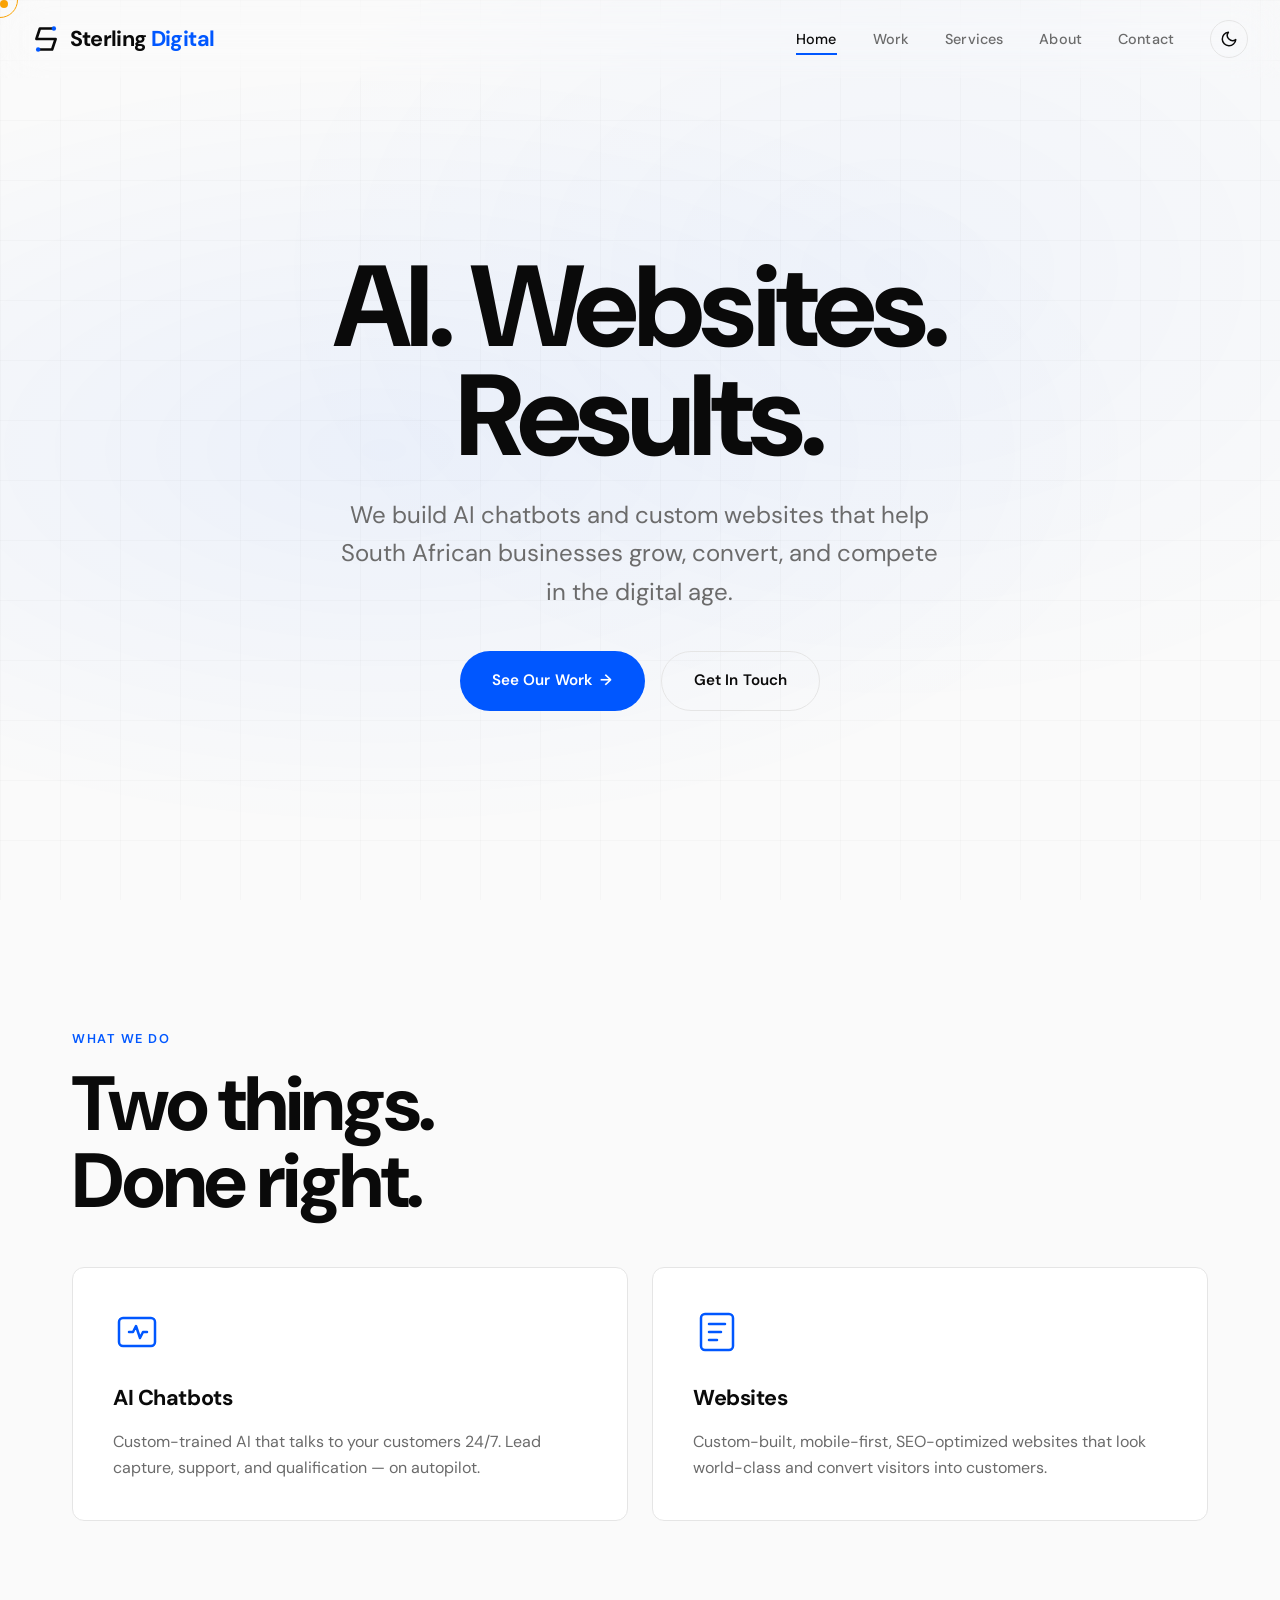
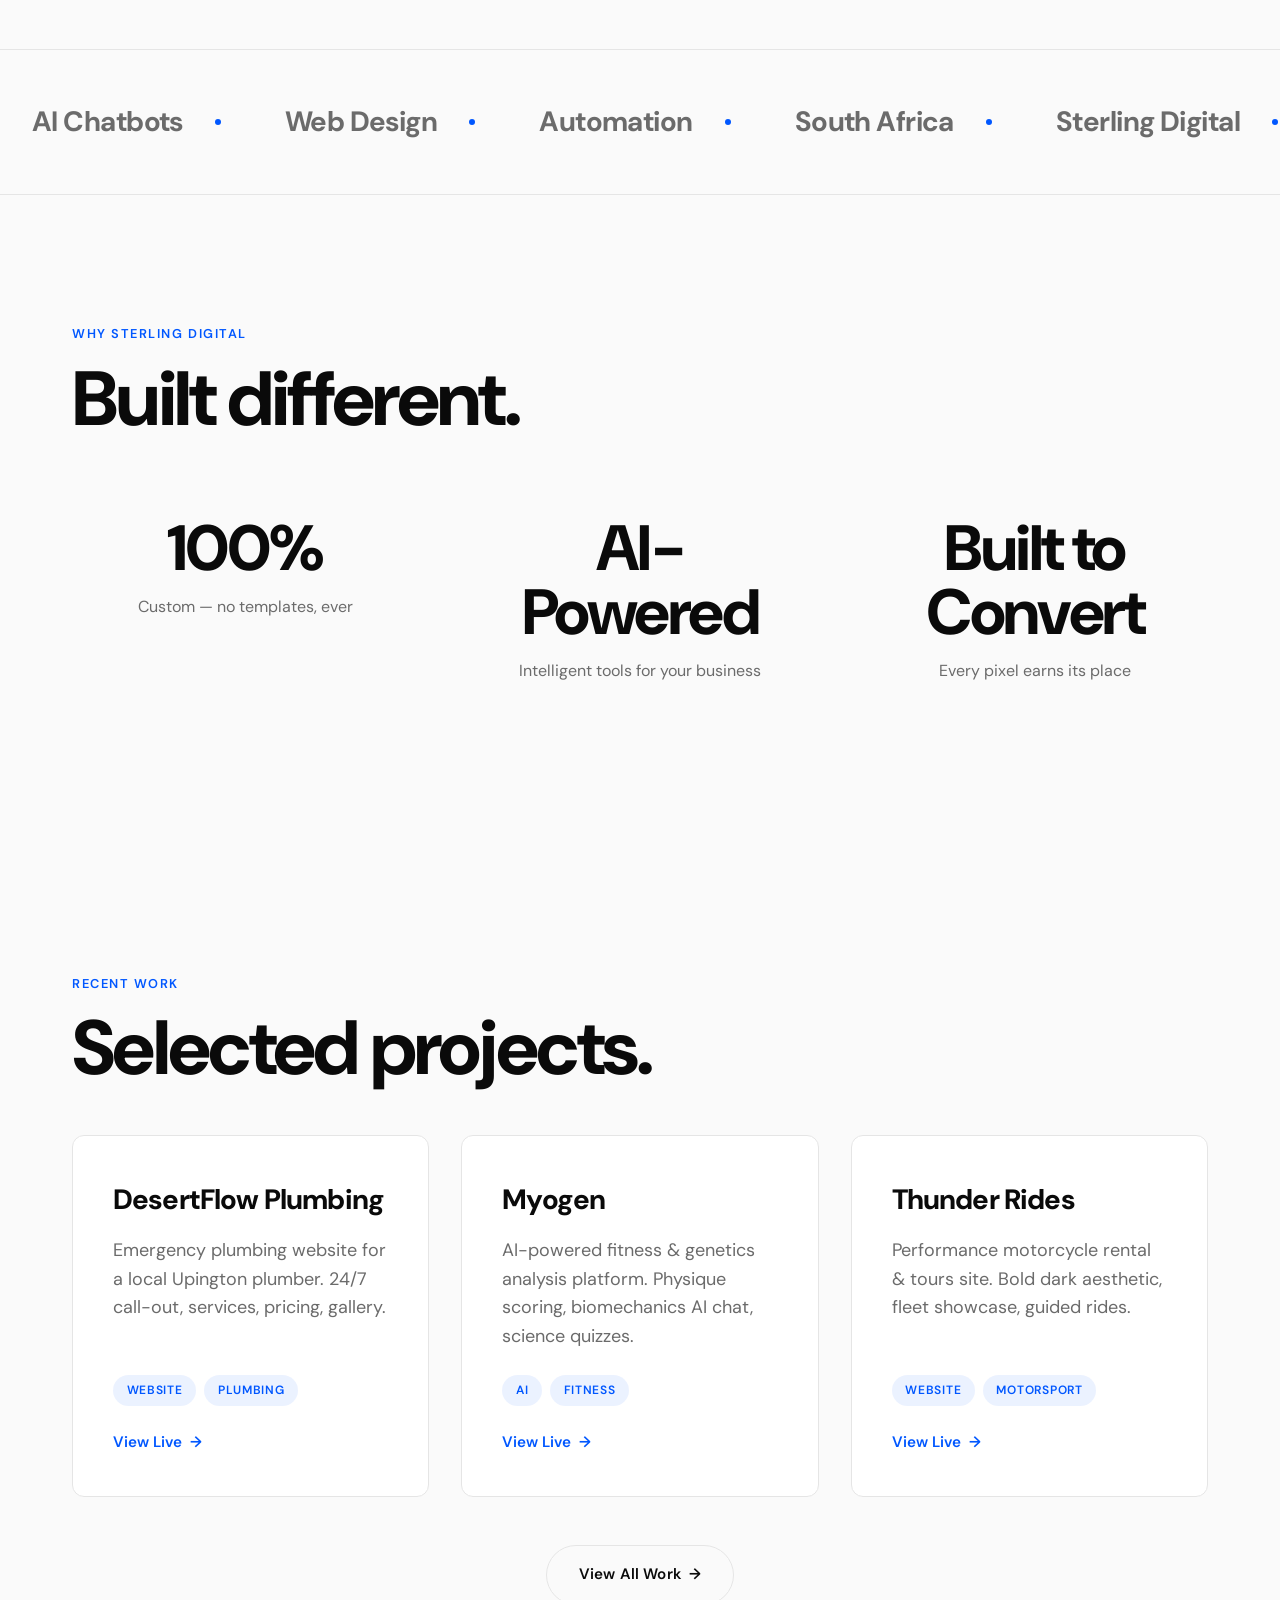
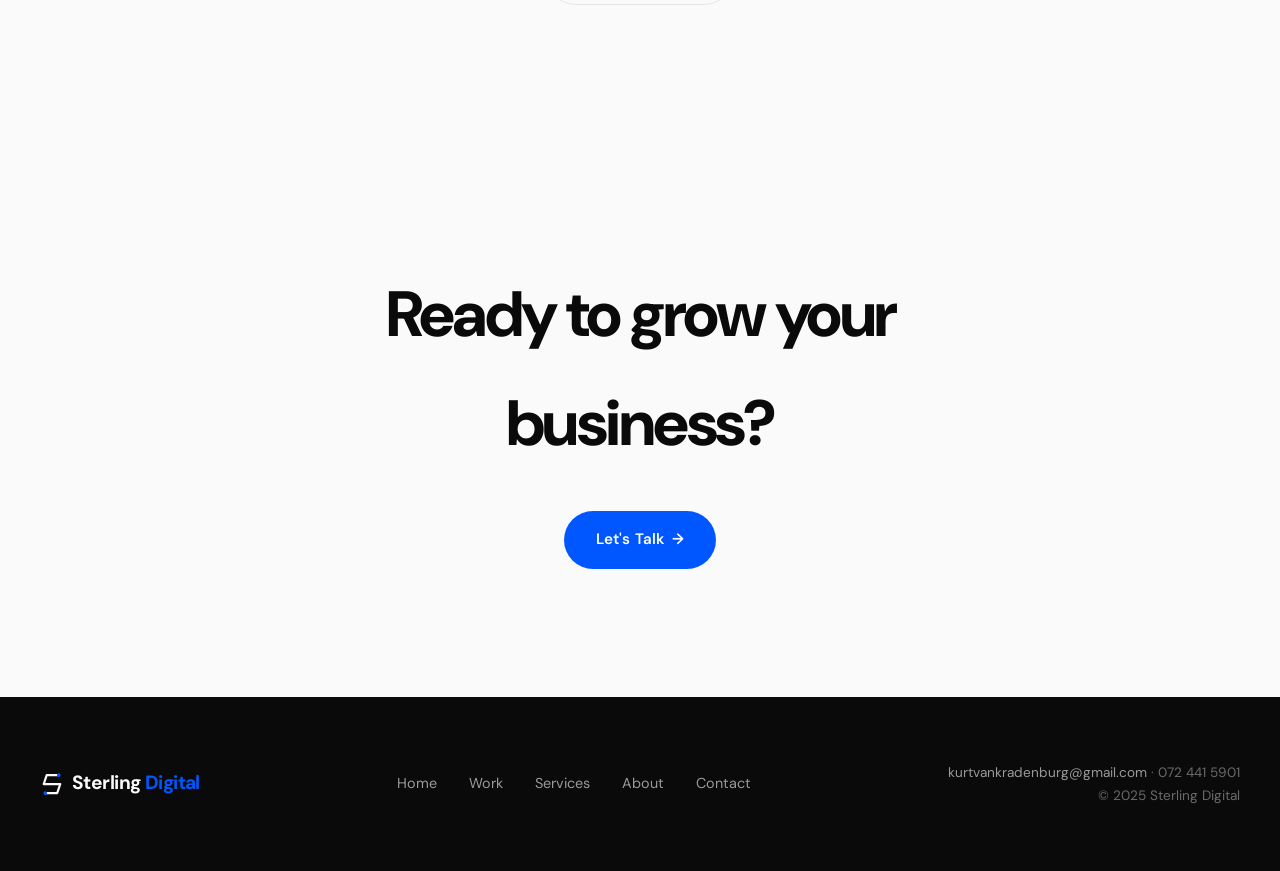
==== commit 9f58f567: "Build a multi-page portfolio website for Sterling Digital, a South African digital agency - Session " ====
--- a/index.html
+++ b/index.html
@@ -7,7 +7,7 @@
   <meta name="description" content="Sterling Digital builds AI chatbots and custom websites that help South African businesses grow. Premium digital agency delivering results.">
   <link rel="preconnect" href="https://fonts.googleapis.com">
   <link rel="preconnect" href="https://fonts.gstatic.com" crossorigin>
-  <link href="https://fonts.googleapis.com/css2?family=DM+Sans:wght@700&family=Inter:wght@400;500;600;700;800&display=swap" rel="stylesheet">
+  <link href="https://fonts.googleapis.com/css2?family=DM+Sans:wght@400;500;600;700;800&display=swap" rel="stylesheet">
   <link rel="icon" type="image/svg+xml" href="favicon.svg">
   <link rel="stylesheet" href="style.css">
 </head>
@@ -15,7 +15,9 @@
 
   <!-- Page Loader -->
   <div class="page-loader">
-    <div class="loader-logo"><svg class="logo-mark" viewBox="0 0 24 26" fill="none" aria-hidden="true"><path d="M0 0H21L24 3V5H5V11H0Z" fill="currentColor"/><rect x="0" y="11" width="24" height="4" fill="#0057FF"/><path d="M24 15V26H3L0 23V21H19V15Z" fill="currentColor"/></svg></div>
+    <div class="loader-logo">
+      <svg class="logo-mark" viewBox="0 0 32 32" fill="none" aria-hidden="true"><path d="M25 4H9L5 16h22l-4 12H7" stroke="currentColor" stroke-width="3" stroke-linecap="round" stroke-linejoin="round"/><circle cx="25" cy="4" r="2.5" fill="#0057FF"/><circle cx="7" cy="28" r="2.5" fill="#0057FF"/></svg>
+    </div>
   </div>
 
   <!-- Custom Cursor -->
@@ -24,7 +26,10 @@
 
   <!-- Navigation -->
   <nav class="nav">
-    <a href="index.html" class="nav-logo"><svg class="logo-mark" viewBox="0 0 24 26" fill="none" aria-hidden="true"><path d="M0 0H21L24 3V5H5V11H0Z" fill="currentColor"/><rect x="0" y="11" width="24" height="4" fill="#0057FF"/><path d="M24 15V26H3L0 23V21H19V15Z" fill="currentColor"/></svg><span class="logo-text">Sterling Digital</span></a>
+    <a href="index.html" class="nav-logo">
+      <svg class="logo-mark" viewBox="0 0 32 32" fill="none" aria-hidden="true"><path d="M25 4H9L5 16h22l-4 12H7" stroke="currentColor" stroke-width="3" stroke-linecap="round" stroke-linejoin="round"/><circle cx="25" cy="4" r="2.5" fill="#0057FF"/><circle cx="7" cy="28" r="2.5" fill="#0057FF"/></svg>
+      <span class="logo-text">Sterling <span>Digital</span></span>
+    </a>
     <div class="nav-links">
       <a href="index.html" class="active">Home</a>
       <a href="portfolio.html">Work</a>
@@ -170,7 +175,10 @@
   <!-- Footer -->
   <footer class="footer">
     <div class="footer-inner">
-      <div class="footer-logo"><svg class="logo-mark" viewBox="0 0 24 26" fill="none" aria-hidden="true"><path d="M0 0H21L24 3V5H5V11H0Z" fill="currentColor"/><rect x="0" y="11" width="24" height="4" fill="#0057FF"/><path d="M24 15V26H3L0 23V21H19V15Z" fill="currentColor"/></svg><span class="logo-text">Sterling Digital</span></div>
+      <div class="footer-logo">
+        <svg class="logo-mark" viewBox="0 0 32 32" fill="none" aria-hidden="true"><path d="M25 4H9L5 16h22l-4 12H7" stroke="currentColor" stroke-width="3" stroke-linecap="round" stroke-linejoin="round"/><circle cx="25" cy="4" r="2.5" fill="#0057FF"/><circle cx="7" cy="28" r="2.5" fill="#0057FF"/></svg>
+        <span class="logo-text">Sterling <span>Digital</span></span>
+      </div>
       <div class="footer-links">
         <a href="index.html">Home</a>
         <a href="portfolio.html">Work</a>
--- a/style.css
+++ b/style.css
@@ -23,7 +23,7 @@
   --shadow-lg: 0 12px 40px rgba(0,0,0,0.08);
   --radius: 12px;
   --transition: 0.3s cubic-bezier(0.4, 0, 0.2, 1);
-  --font: 'Inter', -apple-system, BlinkMacSystemFont, 'Segoe UI', sans-serif;
+  --font: 'DM Sans', -apple-system, BlinkMacSystemFont, 'Segoe UI', sans-serif;
 }
 
 [data-theme="dark"] {
@@ -104,13 +104,15 @@
 }
 
 .loader-logo {
-  color: var(--text);
+  display: flex;
+  align-items: center;
+  justify-content: center;
   animation: loaderPulse 1s ease-in-out infinite alternate;
 }
 
 .loader-logo .logo-mark {
-  height: 56px;
-  width: auto;
+  width: 64px;
+  height: 64px;
 }
 
 @keyframes loaderPulse {
@@ -196,20 +198,24 @@
 .nav-logo {
   display: flex;
   align-items: center;
-  gap: 0.5rem;
+  gap: 0.6rem;
   z-index: 1001;
 }
 
 .nav-logo .logo-mark {
-  height: 22px;
-  width: auto;
-}
-
-.logo-text {
-  font-family: 'DM Sans', var(--font);
+  width: 28px;
+  height: 28px;
+  flex-shrink: 0;
+}
+
+.nav-logo .logo-text {
+  font-size: 1.35rem;
   font-weight: 700;
-  font-size: 1.25rem;
-  letter-spacing: -0.02em;
+  letter-spacing: -0.03em;
+}
+
+.nav-logo .logo-text span {
+  color: var(--accent);
 }
 
 .nav-links {
@@ -1024,15 +1030,19 @@
 }
 
 .footer-logo .logo-mark {
-  height: 20px;
-  width: auto;
+  width: 24px;
+  height: 24px;
+  flex-shrink: 0;
 }
 
 .footer-logo .logo-text {
-  font-family: 'DM Sans', var(--font);
+  font-size: 1.2rem;
   font-weight: 700;
-  font-size: 1.15rem;
-  letter-spacing: -0.02em;
+  letter-spacing: -0.03em;
+}
+
+.footer-logo .logo-text span {
+  color: var(--accent);
 }
 
 .footer-links {
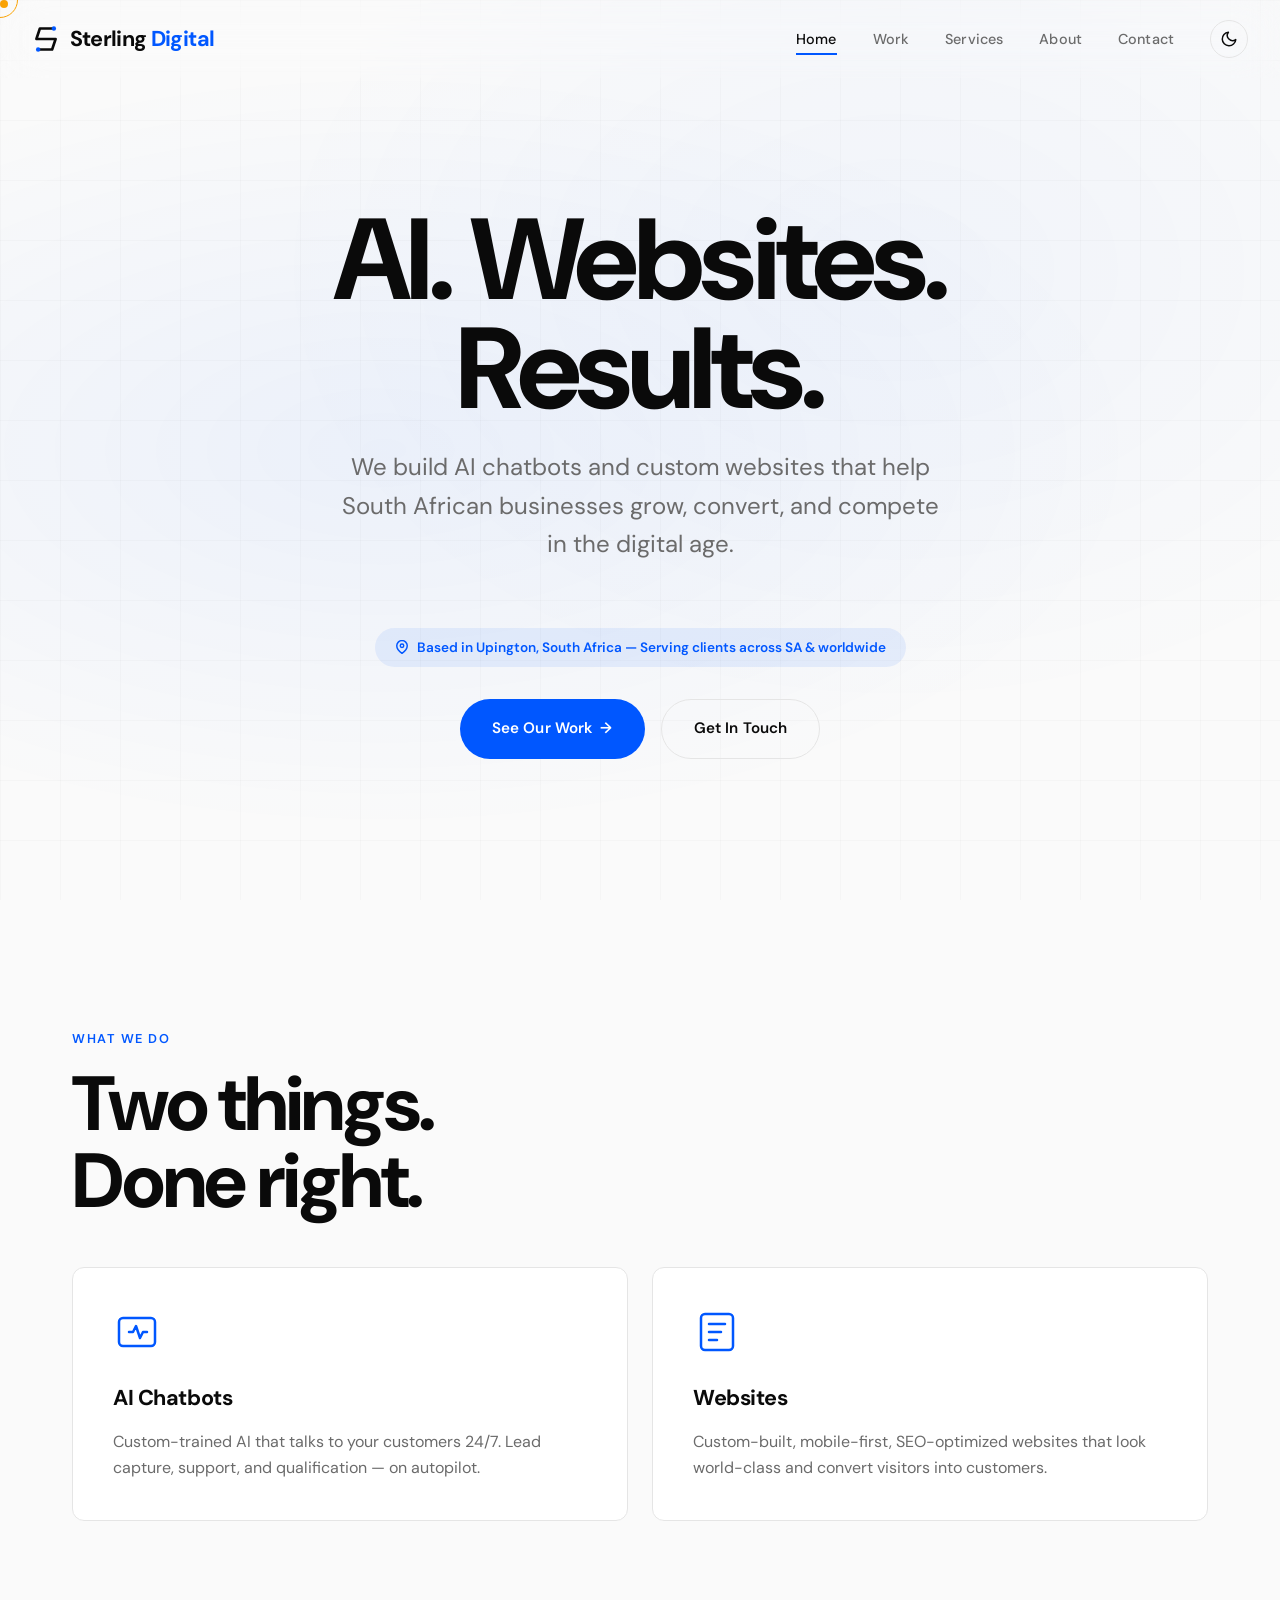
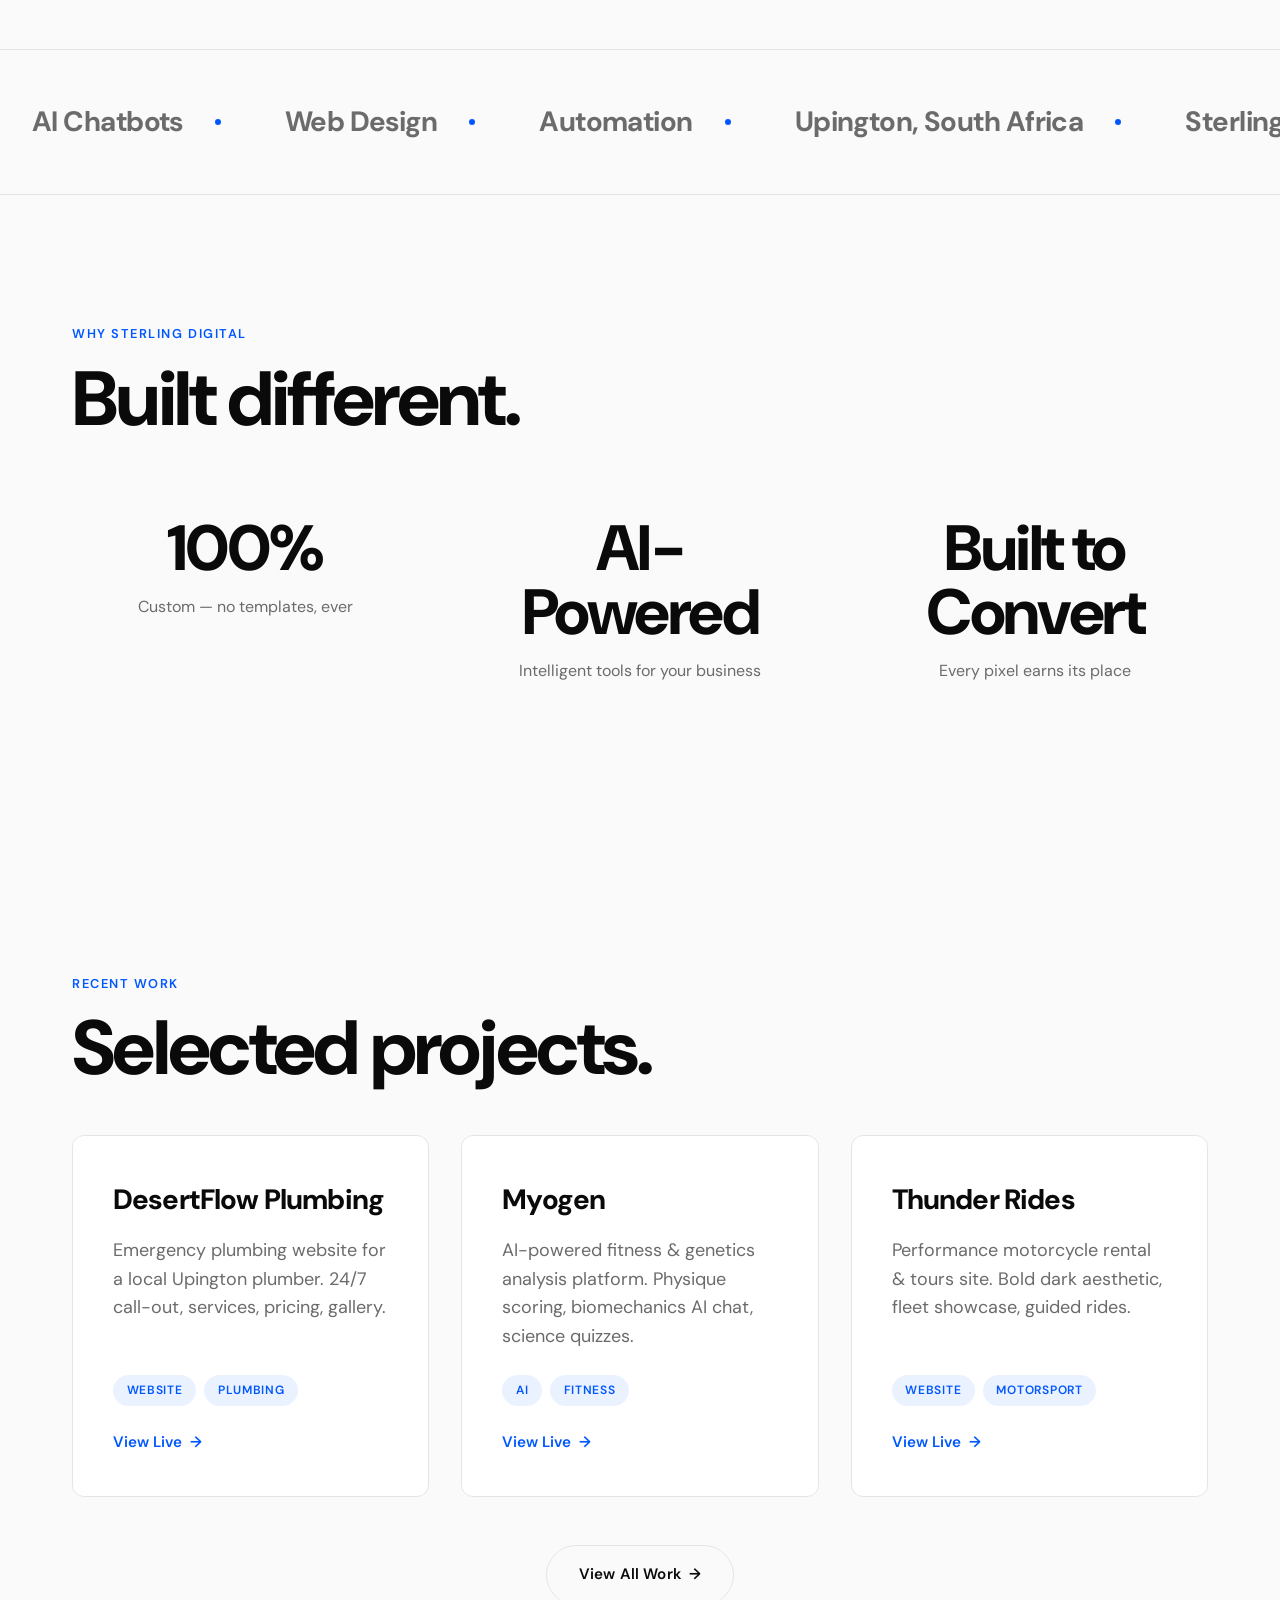
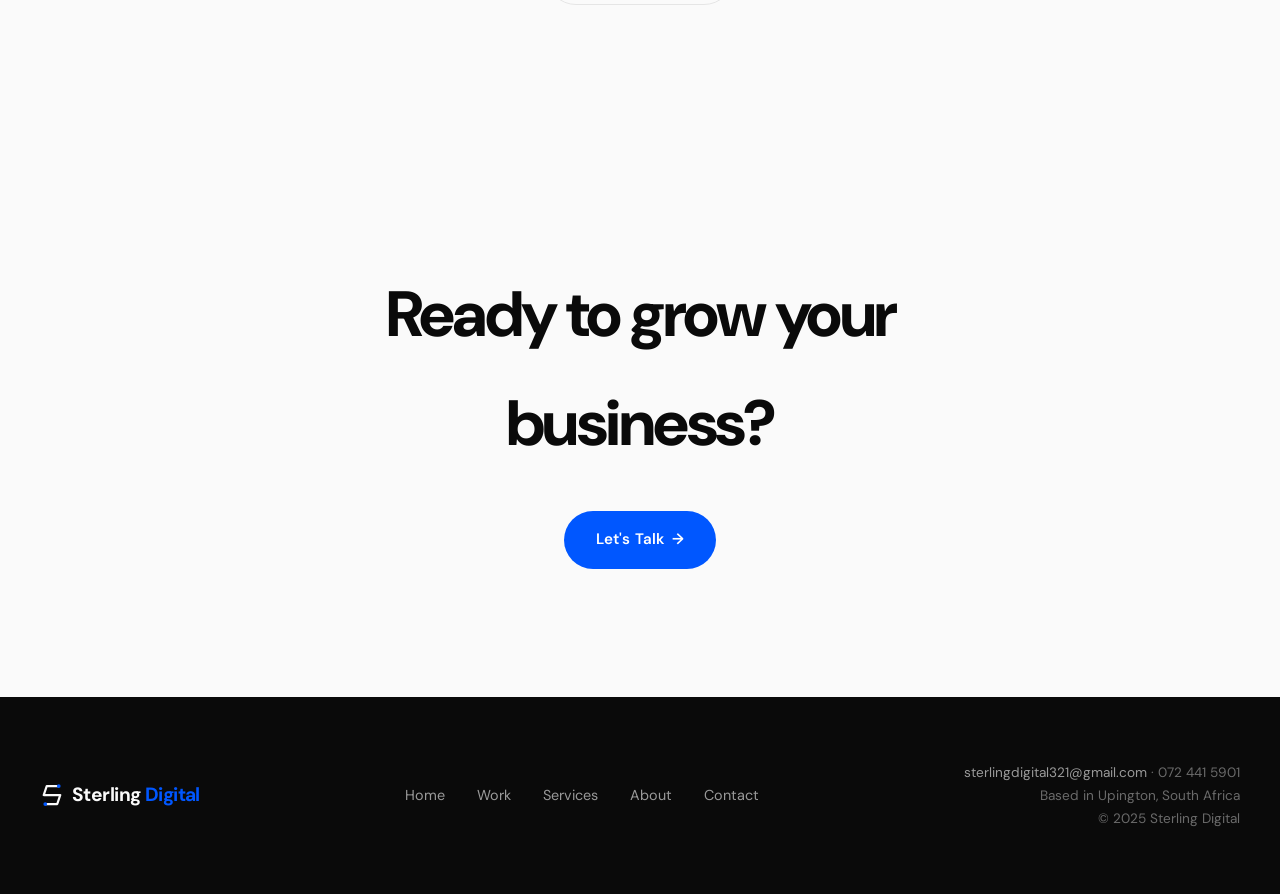
==== commit ef3ae192: "Forward messages to email or phone, adjust mobile menu, display location and services, ensure respon" ====
--- a/index.html
+++ b/index.html
@@ -4,7 +4,7 @@
   <meta charset="UTF-8">
   <meta name="viewport" content="width=device-width, initial-scale=1.0">
   <title>Sterling Digital — AI Chatbots & Websites for South African Businesses</title>
-  <meta name="description" content="Sterling Digital builds AI chatbots and custom websites that help South African businesses grow. Premium digital agency delivering results.">
+  <meta name="description" content="Sterling Digital builds AI chatbots and custom websites that help South African businesses grow. Based in Upington, South Africa — serving clients across South Africa and worldwide.">
   <link rel="preconnect" href="https://fonts.googleapis.com">
   <link rel="preconnect" href="https://fonts.gstatic.com" crossorigin>
   <link href="https://fonts.googleapis.com/css2?family=DM+Sans:wght@400;500;600;700;800&display=swap" rel="stylesheet">
@@ -26,16 +26,16 @@
 
   <!-- Navigation -->
   <nav class="nav">
-    <a href="index.html" class="nav-logo">
+    <a class="nav-logo" href="/">
       <svg class="logo-mark" viewBox="0 0 32 32" fill="none" aria-hidden="true"><path d="M25 4H9L5 16h22l-4 12H7" stroke="currentColor" stroke-width="3" stroke-linecap="round" stroke-linejoin="round"/><circle cx="25" cy="4" r="2.5" fill="#0057FF"/><circle cx="7" cy="28" r="2.5" fill="#0057FF"/></svg>
       <span class="logo-text">Sterling <span>Digital</span></span>
     </a>
     <div class="nav-links">
-      <a href="index.html" class="active">Home</a>
-      <a href="portfolio.html">Work</a>
-      <a href="services.html">Services</a>
-      <a href="about.html">About</a>
-      <a href="contact.html">Contact</a>
+      <a class="active" href="/">Home</a>
+      <a href="/portfolio">Work</a>
+      <a href="/services">Services</a>
+      <a href="/about">About</a>
+      <a href="/contact">Contact</a>
       <button class="theme-toggle" aria-label="Toggle dark mode">
         <svg class="icon-moon" viewBox="0 0 24 24"><path d="M21 12.79A9 9 0 1 1 11.21 3 7 7 0 0 0 21 12.79z"></path></svg>
         <svg class="icon-sun" viewBox="0 0 24 24"><circle cx="12" cy="12" r="5"></circle><line x1="12" y1="1" x2="12" y2="3"></line><line x1="12" y1="21" x2="12" y2="23"></line><line x1="4.22" y1="4.22" x2="5.64" y2="5.64"></line><line x1="18.36" y1="18.36" x2="19.78" y2="19.78"></line><line x1="1" y1="12" x2="3" y2="12"></line><line x1="21" y1="12" x2="23" y2="12"></line><line x1="4.22" y1="19.78" x2="5.64" y2="18.36"></line><line x1="18.36" y1="5.64" x2="19.78" y2="4.22"></line></svg>
@@ -59,9 +59,13 @@
       <div class="hero-content">
         <h1 class="hero-heading">AI. Websites.<br>Results.</h1>
         <p class="sub-heading">We build AI chatbots and custom websites that help South African businesses grow, convert, and compete in the digital age.</p>
-        <div class="btn-group">
-          <a href="portfolio.html" class="btn btn-primary">See Our Work <span class="btn-arrow">&rarr;</span></a>
-          <a href="contact.html" class="btn btn-secondary">Get In Touch</a>
+        <div class="location-badge">
+          <svg width="14" height="14" viewBox="0 0 24 24" fill="none" stroke="currentColor" stroke-width="2.5" stroke-linecap="round" stroke-linejoin="round"><path d="M21 10c0 7-9 13-9 13s-9-6-9-13a9 9 0 0 1 18 0z"></path><circle cx="12" cy="10" r="3"></circle></svg>
+          Based in Upington, South Africa — Serving clients across SA &amp; worldwide
+        </div>
+        <div class="btn-group mt-4">
+          <a class="btn btn-primary" href="/portfolio">See Our Work <span class="btn-arrow">&rarr;</span></a>
+          <a class="btn btn-secondary" href="/contact">Get In Touch</a>
         </div>
       </div>
     </section>
@@ -94,15 +98,15 @@
         <span class="marquee-item">AI Chatbots <span class="dot"></span></span>
         <span class="marquee-item">Web Design <span class="dot"></span></span>
         <span class="marquee-item">Automation <span class="dot"></span></span>
-        <span class="marquee-item">South Africa <span class="dot"></span></span>
+        <span class="marquee-item">Upington, South Africa <span class="dot"></span></span>
         <span class="marquee-item">Sterling Digital <span class="dot"></span></span>
-        <span class="marquee-item">Conversion-Focused <span class="dot"></span></span>
+        <span class="marquee-item">Worldwide Services <span class="dot"></span></span>
         <span class="marquee-item">AI Chatbots <span class="dot"></span></span>
         <span class="marquee-item">Web Design <span class="dot"></span></span>
         <span class="marquee-item">Automation <span class="dot"></span></span>
-        <span class="marquee-item">South Africa <span class="dot"></span></span>
+        <span class="marquee-item">Upington, South Africa <span class="dot"></span></span>
         <span class="marquee-item">Sterling Digital <span class="dot"></span></span>
-        <span class="marquee-item">Conversion-Focused <span class="dot"></span></span>
+        <span class="marquee-item">Worldwide Services <span class="dot"></span></span>
       </div>
     </section>
 
@@ -160,14 +164,14 @@
         </div>
       </div>
       <div class="text-center mt-6">
-        <a href="portfolio.html" class="btn btn-secondary">View All Work <span class="btn-arrow">&rarr;</span></a>
+        <a class="btn btn-secondary" href="/portfolio">View All Work <span class="btn-arrow">&rarr;</span></a>
       </div>
     </section>
 
     <!-- Footer CTA -->
     <section class="cta-section reveal">
       <h2 class="cta-heading">Ready to grow your business?</h2>
-      <a href="contact.html" class="btn btn-primary">Let's Talk <span class="btn-arrow">&rarr;</span></a>
+      <a class="btn btn-primary" href="/contact">Let's Talk <span class="btn-arrow">&rarr;</span></a>
     </section>
 
   </main>
@@ -180,14 +184,15 @@
         <span class="logo-text">Sterling <span>Digital</span></span>
       </div>
       <div class="footer-links">
-        <a href="index.html">Home</a>
-        <a href="portfolio.html">Work</a>
-        <a href="services.html">Services</a>
-        <a href="about.html">About</a>
-        <a href="contact.html">Contact</a>
+        <a href="/">Home</a>
+        <a href="/portfolio">Work</a>
+        <a href="/services">Services</a>
+        <a href="/about">About</a>
+        <a href="/contact">Contact</a>
       </div>
       <div class="footer-info">
-        <a href="mailto:kurtvankradenburg@gmail.com">kurtvankradenburg@gmail.com</a> · 072 441 5901<br>
+        <a href="mailto:sterlingdigital321@gmail.com">sterlingdigital321@gmail.com</a> · 072 441 5901<br>
+        Based in Upington, South Africa<br>
         &copy; 2025 Sterling Digital
       </div>
     </div>
--- a/style.css
+++ b/style.css
@@ -55,6 +55,7 @@
   scroll-behavior: smooth;
   -webkit-font-smoothing: antialiased;
   -moz-osx-font-smoothing: grayscale;
+  overflow-x: hidden;
 }
 
 body {
@@ -65,6 +66,8 @@
   font-size: 1.125rem;
   overflow-x: hidden;
   transition: background var(--transition), color var(--transition);
+  width: 100%;
+  max-width: 100vw;
 }
 
 a {
@@ -298,8 +301,14 @@
   background: none;
   border: none;
   cursor: pointer;
-  padding: 4px;
+  padding: 8px;
   z-index: 1001;
+  -webkit-tap-highlight-color: transparent;
+  touch-action: manipulation;
+  min-width: 44px;
+  min-height: 44px;
+  align-items: center;
+  justify-content: center;
 }
 
 .nav-hamburger span {
@@ -308,6 +317,7 @@
   background: var(--text);
   border-radius: 2px;
   transition: transform var(--transition), opacity var(--transition);
+  display: block;
 }
 
 .nav-hamburger.open span:nth-child(1) {
@@ -321,7 +331,17 @@
 }
 
 @media (max-width: 768px) {
-  .nav-hamburger { display: flex; }
+  .nav {
+    padding: 1rem 1.25rem;
+  }
+
+  .nav.scrolled {
+    padding: 0.75rem 1.25rem;
+  }
+
+  .nav-hamburger {
+    display: flex;
+  }
 
   .nav-links {
     position: fixed;
@@ -371,6 +391,8 @@
   line-height: 0.95;
   letter-spacing: -0.04em;
   margin-bottom: 1.5rem;
+  word-wrap: break-word;
+  overflow-wrap: break-word;
 }
 
 .section-heading {
@@ -379,10 +401,12 @@
   line-height: 1;
   letter-spacing: -0.035em;
   margin-bottom: 1.5rem;
+  word-wrap: break-word;
+  overflow-wrap: break-word;
 }
 
 .sub-heading {
-  font-size: clamp(1.25rem, 2vw, 1.5rem);
+  font-size: clamp(1.125rem, 2vw, 1.5rem);
   font-weight: 400;
   color: var(--muted);
   line-height: 1.6;
@@ -428,6 +452,7 @@
   position: relative;
   z-index: 1;
   max-width: 900px;
+  width: 100%;
 }
 
 .hero .sub-heading {
@@ -598,11 +623,13 @@
 }
 
 .stat-number {
-  font-size: clamp(2.5rem, 5vw, 4rem);
+  font-size: clamp(2rem, 5vw, 4rem);
   font-weight: 800;
   letter-spacing: -0.04em;
   line-height: 1;
   margin-bottom: 0.75rem;
+  word-wrap: break-word;
+  overflow-wrap: break-word;
 }
 
 .stat-label {
@@ -613,7 +640,7 @@
 /* --- Portfolio Cards --- */
 .portfolio-grid {
   display: grid;
-  grid-template-columns: repeat(auto-fit, minmax(320px, 1fr));
+  grid-template-columns: repeat(auto-fit, minmax(280px, 1fr));
   gap: 2rem;
 }
 
@@ -1000,10 +1027,12 @@
 }
 
 .cta-heading {
-  font-size: clamp(2.5rem, 5vw, 4rem);
+  font-size: clamp(2rem, 5vw, 4rem);
   font-weight: 800;
   letter-spacing: -0.04em;
   margin-bottom: 2rem;
+  word-wrap: break-word;
+  overflow-wrap: break-word;
 }
 
 /* --- Footer --- */
@@ -1080,6 +1109,9 @@
   .footer-inner {
     flex-direction: column;
     text-align: center;
+  }
+  .footer-links {
+    justify-content: center;
   }
   .footer-info {
     text-align: center;
@@ -1176,7 +1208,7 @@
 /* --- Portfolio Preview (Home) --- */
 .portfolio-preview {
   display: grid;
-  grid-template-columns: repeat(auto-fit, minmax(300px, 1fr));
+  grid-template-columns: repeat(auto-fit, minmax(280px, 1fr));
   gap: 2rem;
 }
 
@@ -1280,6 +1312,27 @@
     padding: 0.85rem 1.5rem;
     font-size: 0.9rem;
   }
+  .portfolio-grid {
+    grid-template-columns: 1fr;
+  }
+  .portfolio-preview {
+    grid-template-columns: 1fr;
+  }
+  .cards-grid {
+    grid-template-columns: 1fr;
+  }
+  .stats-grid {
+    grid-template-columns: 1fr;
+  }
+  .contact-info-item {
+    font-size: 0.95rem;
+  }
+  .footer {
+    padding: 3rem 1.25rem;
+  }
+  .footer-links {
+    gap: 1rem;
+  }
 }
 
 /* --- About story section --- */
@@ -1313,3 +1366,25 @@
   color: var(--text);
   font-size: 1.15rem;
 }
+
+/* --- Location Badge --- */
+.location-badge {
+  display: inline-flex;
+  align-items: center;
+  gap: 0.5rem;
+  padding: 0.5rem 1.25rem;
+  border-radius: 60px;
+  background: rgba(0, 87, 255, 0.08);
+  color: var(--accent);
+  font-size: 0.85rem;
+  font-weight: 600;
+  margin-top: 1.5rem;
+}
+
+[data-theme="dark"] .location-badge {
+  background: rgba(0, 87, 255, 0.15);
+}
+
+.location-badge svg {
+  flex-shrink: 0;
+}
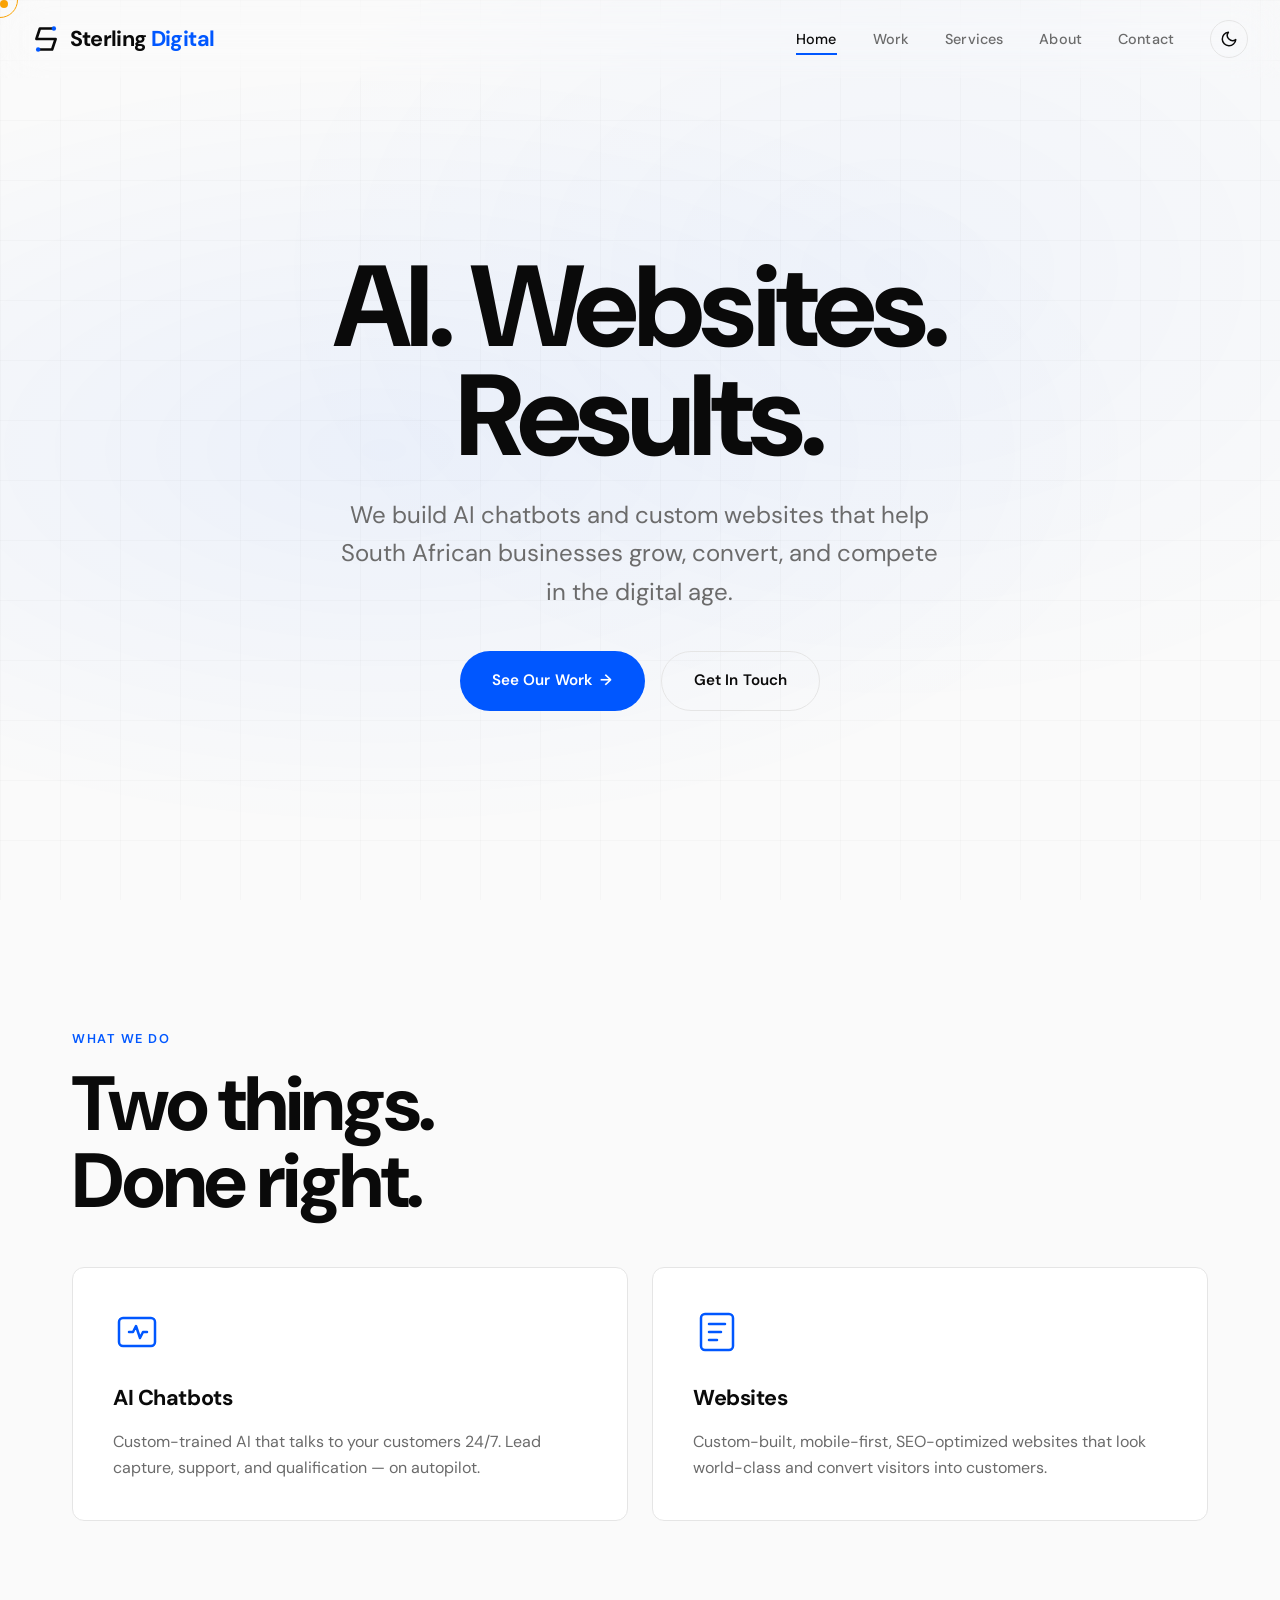
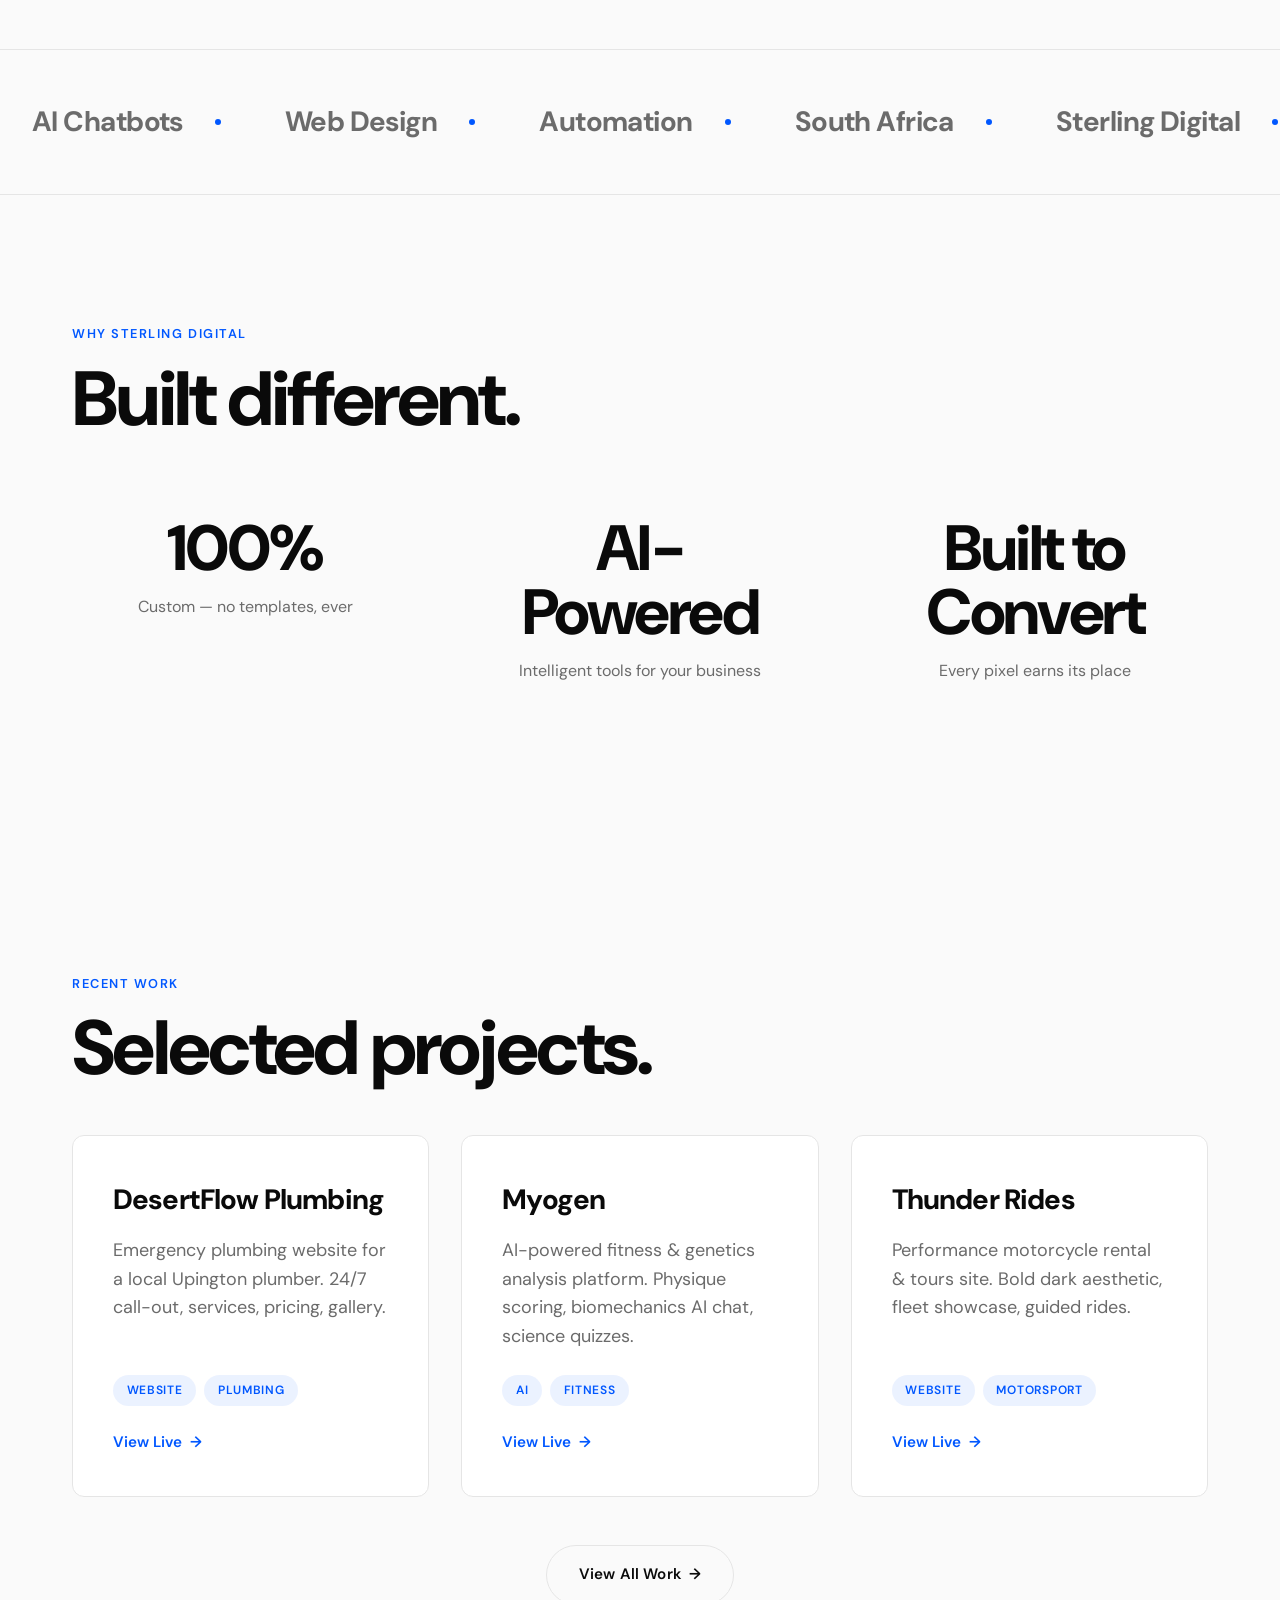
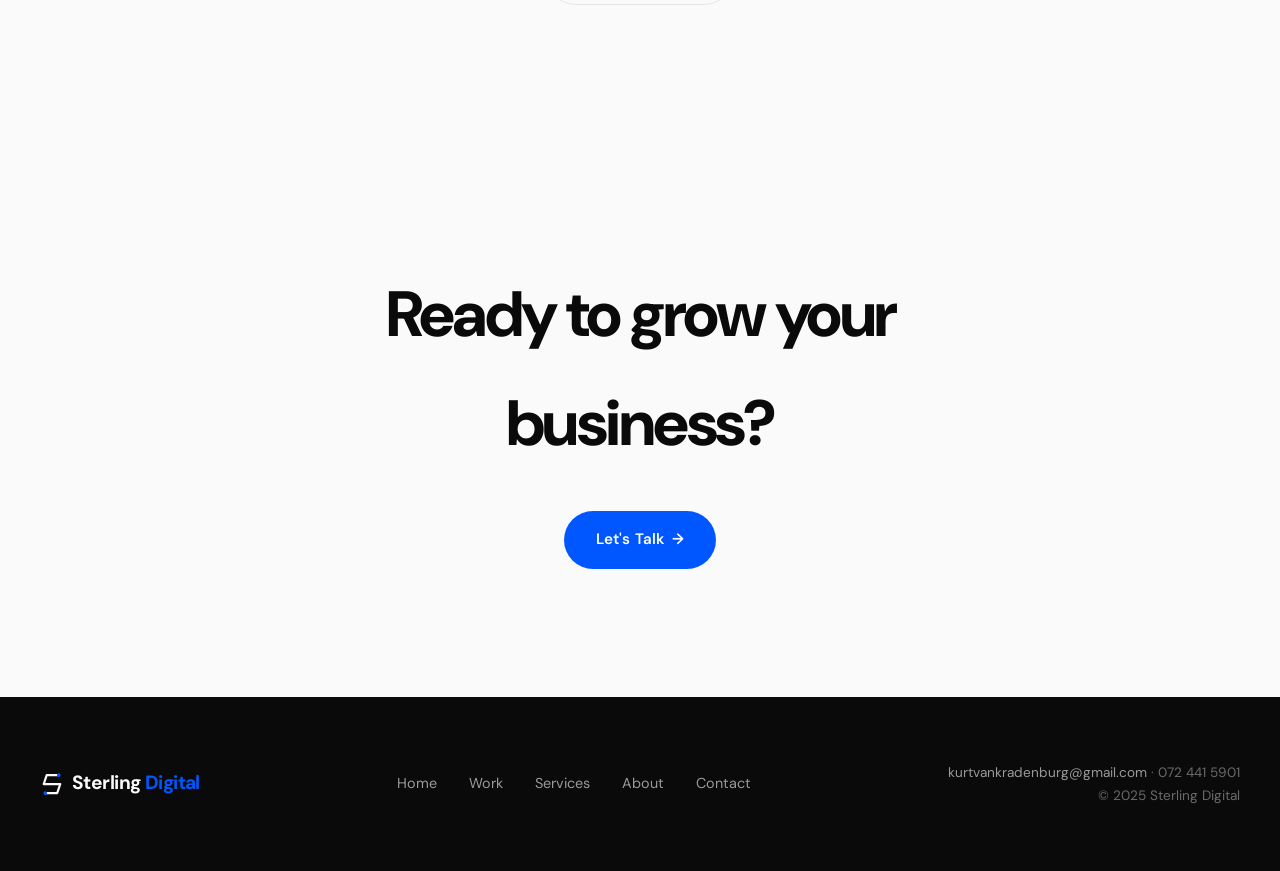
==== commit 5cbe8140: "Merge 628410f186058135cb71884770965e56086fb459 into 4602f4cf87307a6009637c511b5bcdebcc1d830f" ====
--- a/index.html
+++ b/index.html
@@ -4,7 +4,7 @@
   <meta charset="UTF-8">
   <meta name="viewport" content="width=device-width, initial-scale=1.0">
   <title>Sterling Digital — AI Chatbots & Websites for South African Businesses</title>
-  <meta name="description" content="Sterling Digital builds AI chatbots and custom websites that help South African businesses grow. Based in Upington, South Africa — serving clients across South Africa and worldwide.">
+  <meta name="description" content="Sterling Digital builds AI chatbots and custom websites that help South African businesses grow. Premium digital agency delivering results.">
   <link rel="preconnect" href="https://fonts.googleapis.com">
   <link rel="preconnect" href="https://fonts.gstatic.com" crossorigin>
   <link href="https://fonts.googleapis.com/css2?family=DM+Sans:wght@400;500;600;700;800&display=swap" rel="stylesheet">
@@ -26,16 +26,16 @@
 
   <!-- Navigation -->
   <nav class="nav">
-    <a class="nav-logo" href="/">
+    <a href="index.html" class="nav-logo">
       <svg class="logo-mark" viewBox="0 0 32 32" fill="none" aria-hidden="true"><path d="M25 4H9L5 16h22l-4 12H7" stroke="currentColor" stroke-width="3" stroke-linecap="round" stroke-linejoin="round"/><circle cx="25" cy="4" r="2.5" fill="#0057FF"/><circle cx="7" cy="28" r="2.5" fill="#0057FF"/></svg>
       <span class="logo-text">Sterling <span>Digital</span></span>
     </a>
     <div class="nav-links">
-      <a class="active" href="/">Home</a>
-      <a href="/portfolio">Work</a>
-      <a href="/services">Services</a>
-      <a href="/about">About</a>
-      <a href="/contact">Contact</a>
+      <a href="index.html" class="active">Home</a>
+      <a href="portfolio.html">Work</a>
+      <a href="services.html">Services</a>
+      <a href="about.html">About</a>
+      <a href="contact.html">Contact</a>
       <button class="theme-toggle" aria-label="Toggle dark mode">
         <svg class="icon-moon" viewBox="0 0 24 24"><path d="M21 12.79A9 9 0 1 1 11.21 3 7 7 0 0 0 21 12.79z"></path></svg>
         <svg class="icon-sun" viewBox="0 0 24 24"><circle cx="12" cy="12" r="5"></circle><line x1="12" y1="1" x2="12" y2="3"></line><line x1="12" y1="21" x2="12" y2="23"></line><line x1="4.22" y1="4.22" x2="5.64" y2="5.64"></line><line x1="18.36" y1="18.36" x2="19.78" y2="19.78"></line><line x1="1" y1="12" x2="3" y2="12"></line><line x1="21" y1="12" x2="23" y2="12"></line><line x1="4.22" y1="19.78" x2="5.64" y2="18.36"></line><line x1="18.36" y1="5.64" x2="19.78" y2="4.22"></line></svg>
@@ -59,13 +59,9 @@
       <div class="hero-content">
         <h1 class="hero-heading">AI. Websites.<br>Results.</h1>
         <p class="sub-heading">We build AI chatbots and custom websites that help South African businesses grow, convert, and compete in the digital age.</p>
-        <div class="location-badge">
-          <svg width="14" height="14" viewBox="0 0 24 24" fill="none" stroke="currentColor" stroke-width="2.5" stroke-linecap="round" stroke-linejoin="round"><path d="M21 10c0 7-9 13-9 13s-9-6-9-13a9 9 0 0 1 18 0z"></path><circle cx="12" cy="10" r="3"></circle></svg>
-          Based in Upington, South Africa — Serving clients across SA &amp; worldwide
-        </div>
-        <div class="btn-group mt-4">
-          <a class="btn btn-primary" href="/portfolio">See Our Work <span class="btn-arrow">&rarr;</span></a>
-          <a class="btn btn-secondary" href="/contact">Get In Touch</a>
+        <div class="btn-group">
+          <a href="portfolio.html" class="btn btn-primary">See Our Work <span class="btn-arrow">&rarr;</span></a>
+          <a href="contact.html" class="btn btn-secondary">Get In Touch</a>
         </div>
       </div>
     </section>
@@ -98,15 +94,15 @@
         <span class="marquee-item">AI Chatbots <span class="dot"></span></span>
         <span class="marquee-item">Web Design <span class="dot"></span></span>
         <span class="marquee-item">Automation <span class="dot"></span></span>
-        <span class="marquee-item">Upington, South Africa <span class="dot"></span></span>
+        <span class="marquee-item">South Africa <span class="dot"></span></span>
         <span class="marquee-item">Sterling Digital <span class="dot"></span></span>
-        <span class="marquee-item">Worldwide Services <span class="dot"></span></span>
+        <span class="marquee-item">Conversion-Focused <span class="dot"></span></span>
         <span class="marquee-item">AI Chatbots <span class="dot"></span></span>
         <span class="marquee-item">Web Design <span class="dot"></span></span>
         <span class="marquee-item">Automation <span class="dot"></span></span>
-        <span class="marquee-item">Upington, South Africa <span class="dot"></span></span>
+        <span class="marquee-item">South Africa <span class="dot"></span></span>
         <span class="marquee-item">Sterling Digital <span class="dot"></span></span>
-        <span class="marquee-item">Worldwide Services <span class="dot"></span></span>
+        <span class="marquee-item">Conversion-Focused <span class="dot"></span></span>
       </div>
     </section>
 
@@ -164,14 +160,14 @@
         </div>
       </div>
       <div class="text-center mt-6">
-        <a class="btn btn-secondary" href="/portfolio">View All Work <span class="btn-arrow">&rarr;</span></a>
+        <a href="portfolio.html" class="btn btn-secondary">View All Work <span class="btn-arrow">&rarr;</span></a>
       </div>
     </section>
 
     <!-- Footer CTA -->
     <section class="cta-section reveal">
       <h2 class="cta-heading">Ready to grow your business?</h2>
-      <a class="btn btn-primary" href="/contact">Let's Talk <span class="btn-arrow">&rarr;</span></a>
+      <a href="contact.html" class="btn btn-primary">Let's Talk <span class="btn-arrow">&rarr;</span></a>
     </section>
 
   </main>
@@ -184,15 +180,14 @@
         <span class="logo-text">Sterling <span>Digital</span></span>
       </div>
       <div class="footer-links">
-        <a href="/">Home</a>
-        <a href="/portfolio">Work</a>
-        <a href="/services">Services</a>
-        <a href="/about">About</a>
-        <a href="/contact">Contact</a>
+        <a href="index.html">Home</a>
+        <a href="portfolio.html">Work</a>
+        <a href="services.html">Services</a>
+        <a href="about.html">About</a>
+        <a href="contact.html">Contact</a>
       </div>
       <div class="footer-info">
-        <a href="mailto:sterlingdigital321@gmail.com">sterlingdigital321@gmail.com</a> · 072 441 5901<br>
-        Based in Upington, South Africa<br>
+        <a href="mailto:kurtvankradenburg@gmail.com">kurtvankradenburg@gmail.com</a> · 072 441 5901<br>
         &copy; 2025 Sterling Digital
       </div>
     </div>
--- a/style.css
+++ b/style.css
@@ -55,7 +55,6 @@
   scroll-behavior: smooth;
   -webkit-font-smoothing: antialiased;
   -moz-osx-font-smoothing: grayscale;
-  overflow-x: hidden;
 }
 
 body {
@@ -66,8 +65,6 @@
   font-size: 1.125rem;
   overflow-x: hidden;
   transition: background var(--transition), color var(--transition);
-  width: 100%;
-  max-width: 100vw;
 }
 
 a {
@@ -301,14 +298,8 @@
   background: none;
   border: none;
   cursor: pointer;
-  padding: 8px;
+  padding: 4px;
   z-index: 1001;
-  -webkit-tap-highlight-color: transparent;
-  touch-action: manipulation;
-  min-width: 44px;
-  min-height: 44px;
-  align-items: center;
-  justify-content: center;
 }
 
 .nav-hamburger span {
@@ -317,7 +308,6 @@
   background: var(--text);
   border-radius: 2px;
   transition: transform var(--transition), opacity var(--transition);
-  display: block;
 }
 
 .nav-hamburger.open span:nth-child(1) {
@@ -331,17 +321,7 @@
 }
 
 @media (max-width: 768px) {
-  .nav {
-    padding: 1rem 1.25rem;
-  }
-
-  .nav.scrolled {
-    padding: 0.75rem 1.25rem;
-  }
-
-  .nav-hamburger {
-    display: flex;
-  }
+  .nav-hamburger { display: flex; }
 
   .nav-links {
     position: fixed;
@@ -391,8 +371,6 @@
   line-height: 0.95;
   letter-spacing: -0.04em;
   margin-bottom: 1.5rem;
-  word-wrap: break-word;
-  overflow-wrap: break-word;
 }
 
 .section-heading {
@@ -401,12 +379,10 @@
   line-height: 1;
   letter-spacing: -0.035em;
   margin-bottom: 1.5rem;
-  word-wrap: break-word;
-  overflow-wrap: break-word;
 }
 
 .sub-heading {
-  font-size: clamp(1.125rem, 2vw, 1.5rem);
+  font-size: clamp(1.25rem, 2vw, 1.5rem);
   font-weight: 400;
   color: var(--muted);
   line-height: 1.6;
@@ -452,7 +428,6 @@
   position: relative;
   z-index: 1;
   max-width: 900px;
-  width: 100%;
 }
 
 .hero .sub-heading {
@@ -623,13 +598,11 @@
 }
 
 .stat-number {
-  font-size: clamp(2rem, 5vw, 4rem);
+  font-size: clamp(2.5rem, 5vw, 4rem);
   font-weight: 800;
   letter-spacing: -0.04em;
   line-height: 1;
   margin-bottom: 0.75rem;
-  word-wrap: break-word;
-  overflow-wrap: break-word;
 }
 
 .stat-label {
@@ -640,7 +613,7 @@
 /* --- Portfolio Cards --- */
 .portfolio-grid {
   display: grid;
-  grid-template-columns: repeat(auto-fit, minmax(280px, 1fr));
+  grid-template-columns: repeat(auto-fit, minmax(320px, 1fr));
   gap: 2rem;
 }
 
@@ -1027,12 +1000,10 @@
 }
 
 .cta-heading {
-  font-size: clamp(2rem, 5vw, 4rem);
+  font-size: clamp(2.5rem, 5vw, 4rem);
   font-weight: 800;
   letter-spacing: -0.04em;
   margin-bottom: 2rem;
-  word-wrap: break-word;
-  overflow-wrap: break-word;
 }
 
 /* --- Footer --- */
@@ -1109,9 +1080,6 @@
   .footer-inner {
     flex-direction: column;
     text-align: center;
-  }
-  .footer-links {
-    justify-content: center;
   }
   .footer-info {
     text-align: center;
@@ -1208,7 +1176,7 @@
 /* --- Portfolio Preview (Home) --- */
 .portfolio-preview {
   display: grid;
-  grid-template-columns: repeat(auto-fit, minmax(280px, 1fr));
+  grid-template-columns: repeat(auto-fit, minmax(300px, 1fr));
   gap: 2rem;
 }
 
@@ -1312,27 +1280,6 @@
     padding: 0.85rem 1.5rem;
     font-size: 0.9rem;
   }
-  .portfolio-grid {
-    grid-template-columns: 1fr;
-  }
-  .portfolio-preview {
-    grid-template-columns: 1fr;
-  }
-  .cards-grid {
-    grid-template-columns: 1fr;
-  }
-  .stats-grid {
-    grid-template-columns: 1fr;
-  }
-  .contact-info-item {
-    font-size: 0.95rem;
-  }
-  .footer {
-    padding: 3rem 1.25rem;
-  }
-  .footer-links {
-    gap: 1rem;
-  }
 }
 
 /* --- About story section --- */
@@ -1366,25 +1313,3 @@
   color: var(--text);
   font-size: 1.15rem;
 }
-
-/* --- Location Badge --- */
-.location-badge {
-  display: inline-flex;
-  align-items: center;
-  gap: 0.5rem;
-  padding: 0.5rem 1.25rem;
-  border-radius: 60px;
-  background: rgba(0, 87, 255, 0.08);
-  color: var(--accent);
-  font-size: 0.85rem;
-  font-weight: 600;
-  margin-top: 1.5rem;
-}
-
-[data-theme="dark"] .location-badge {
-  background: rgba(0, 87, 255, 0.15);
-}
-
-.location-badge svg {
-  flex-shrink: 0;
-}
